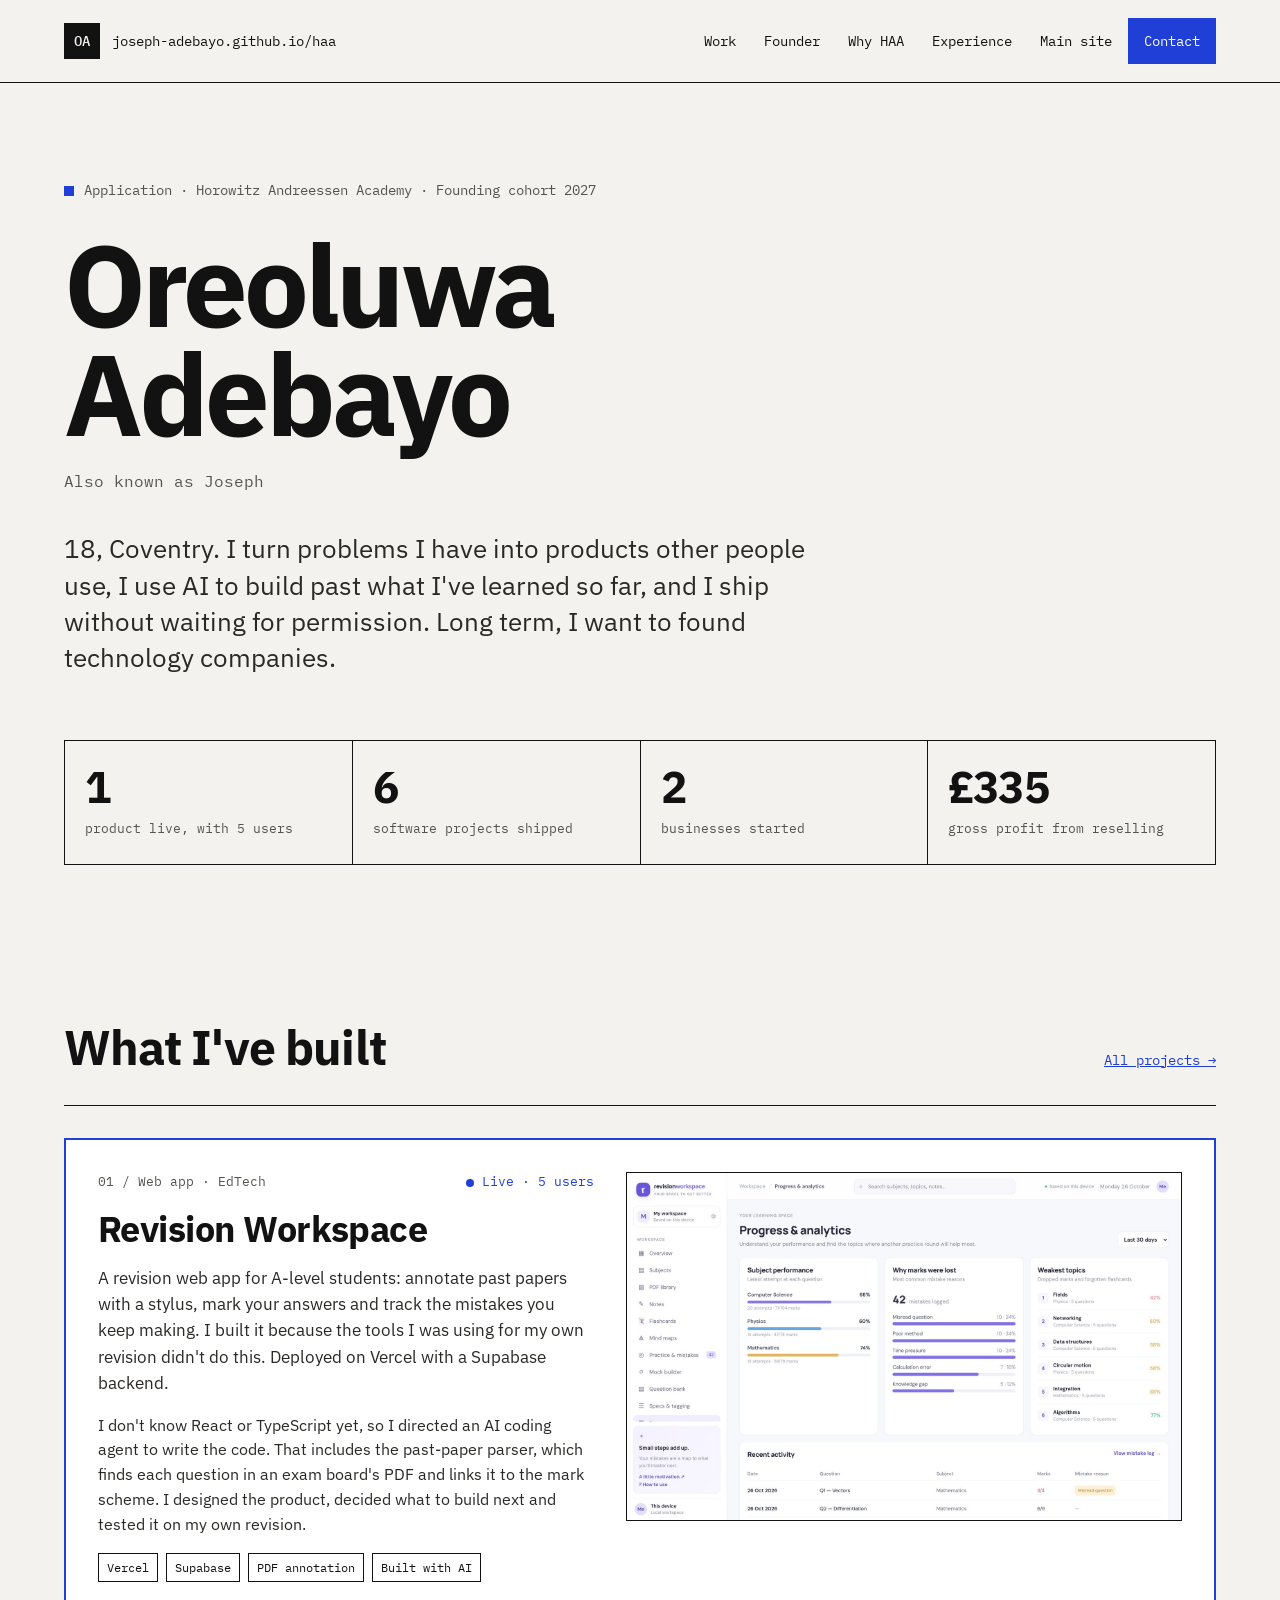
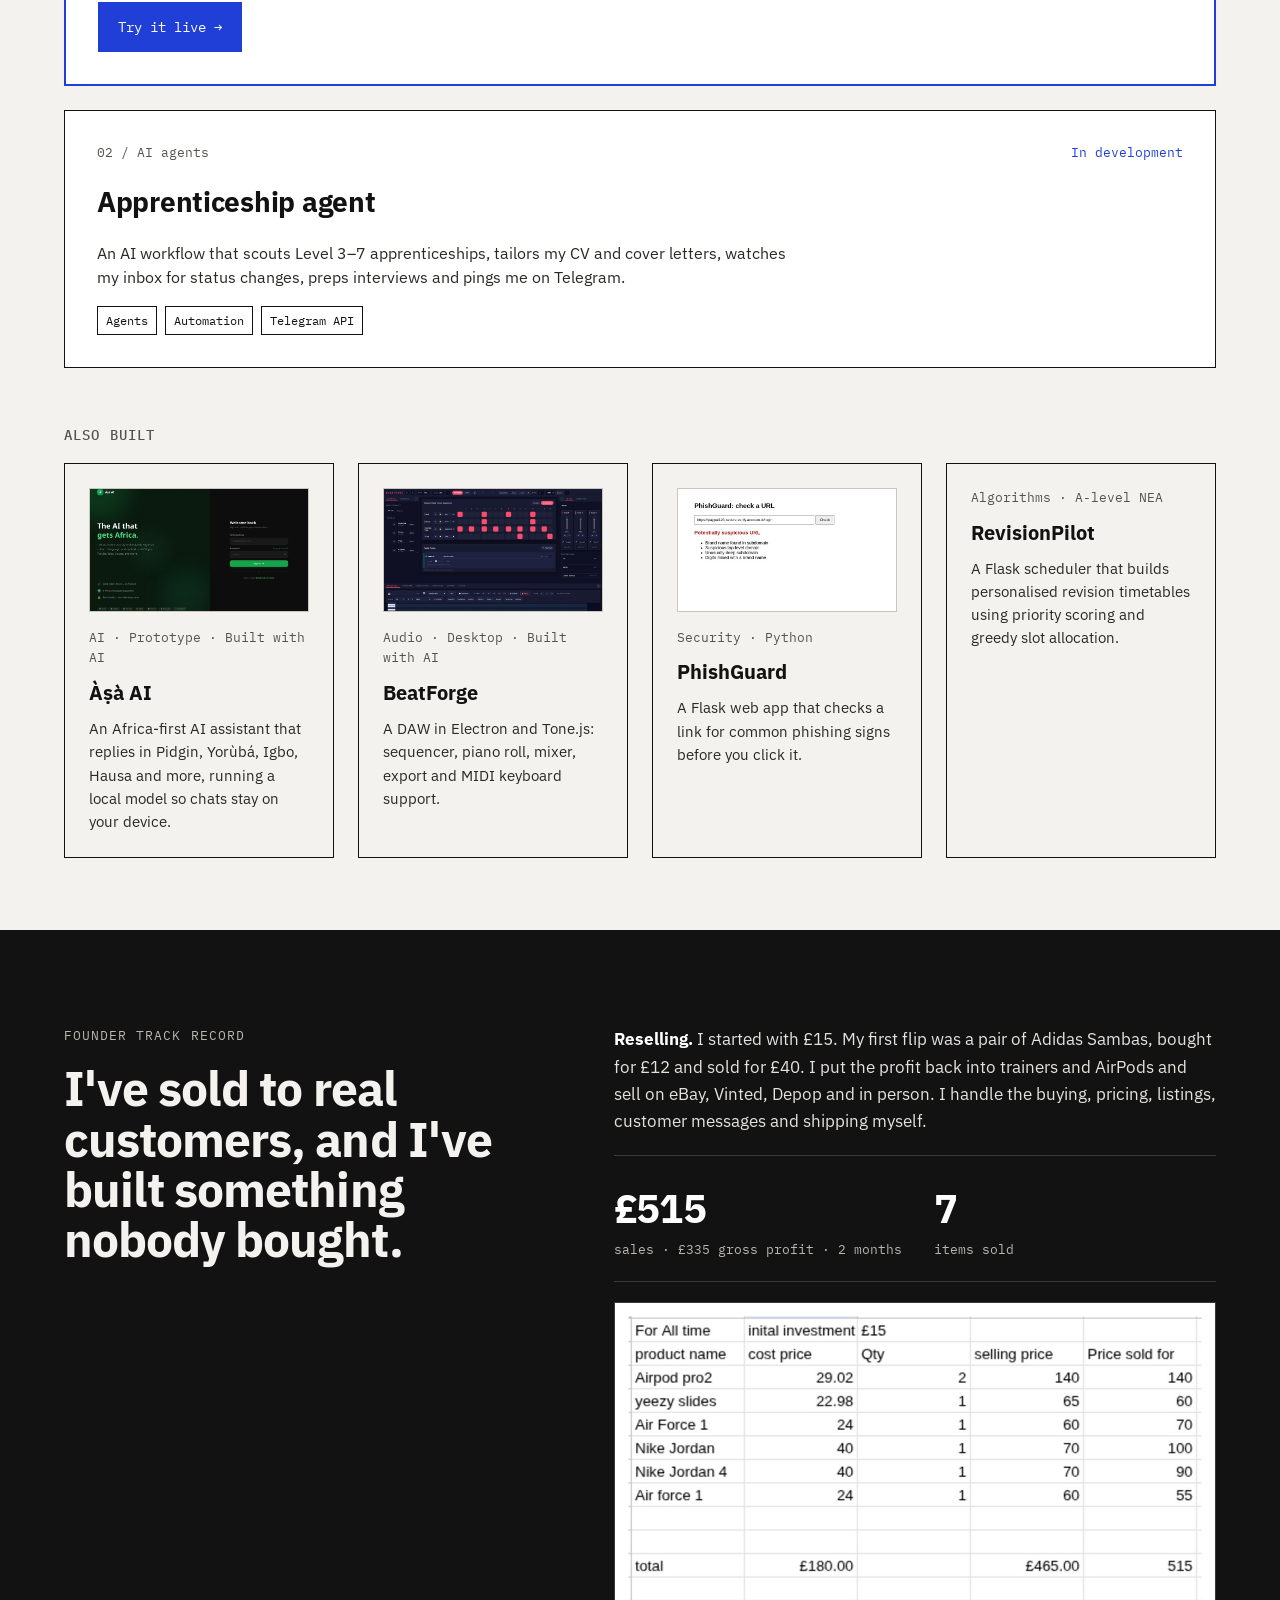
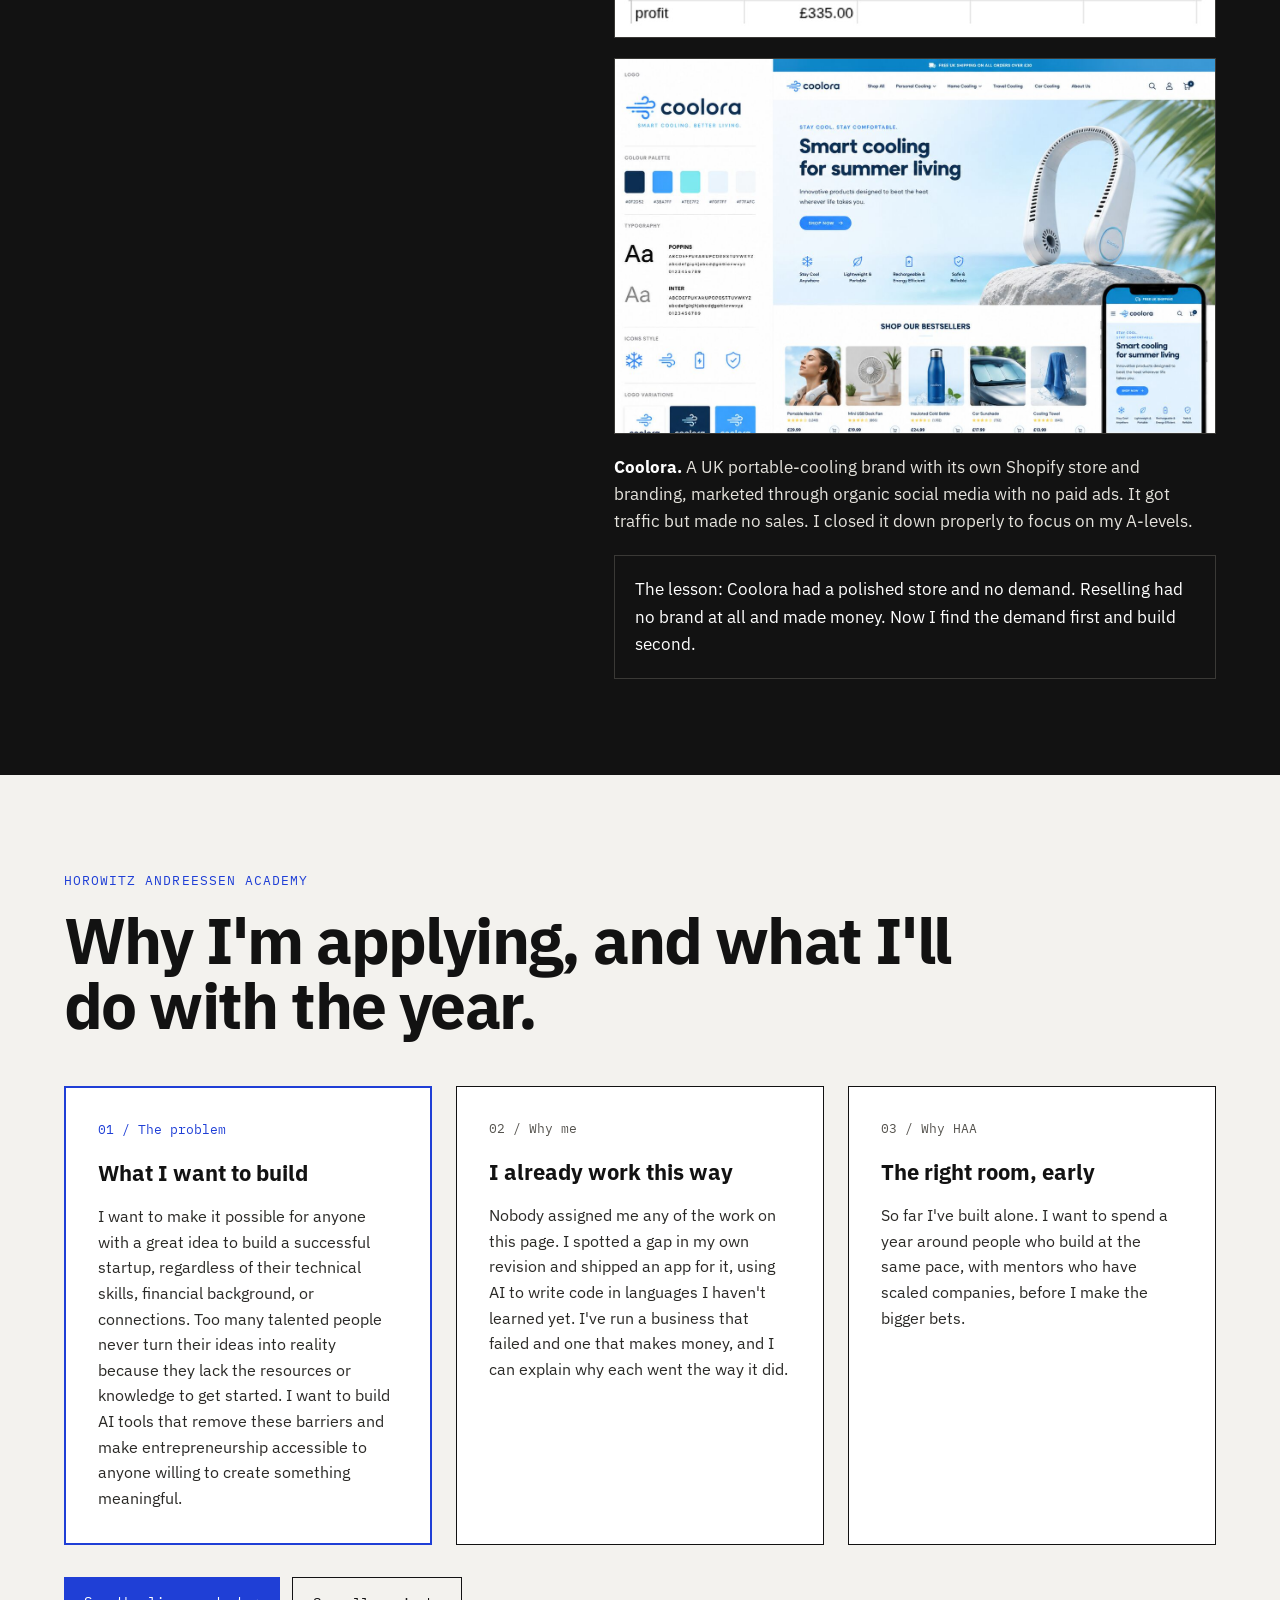
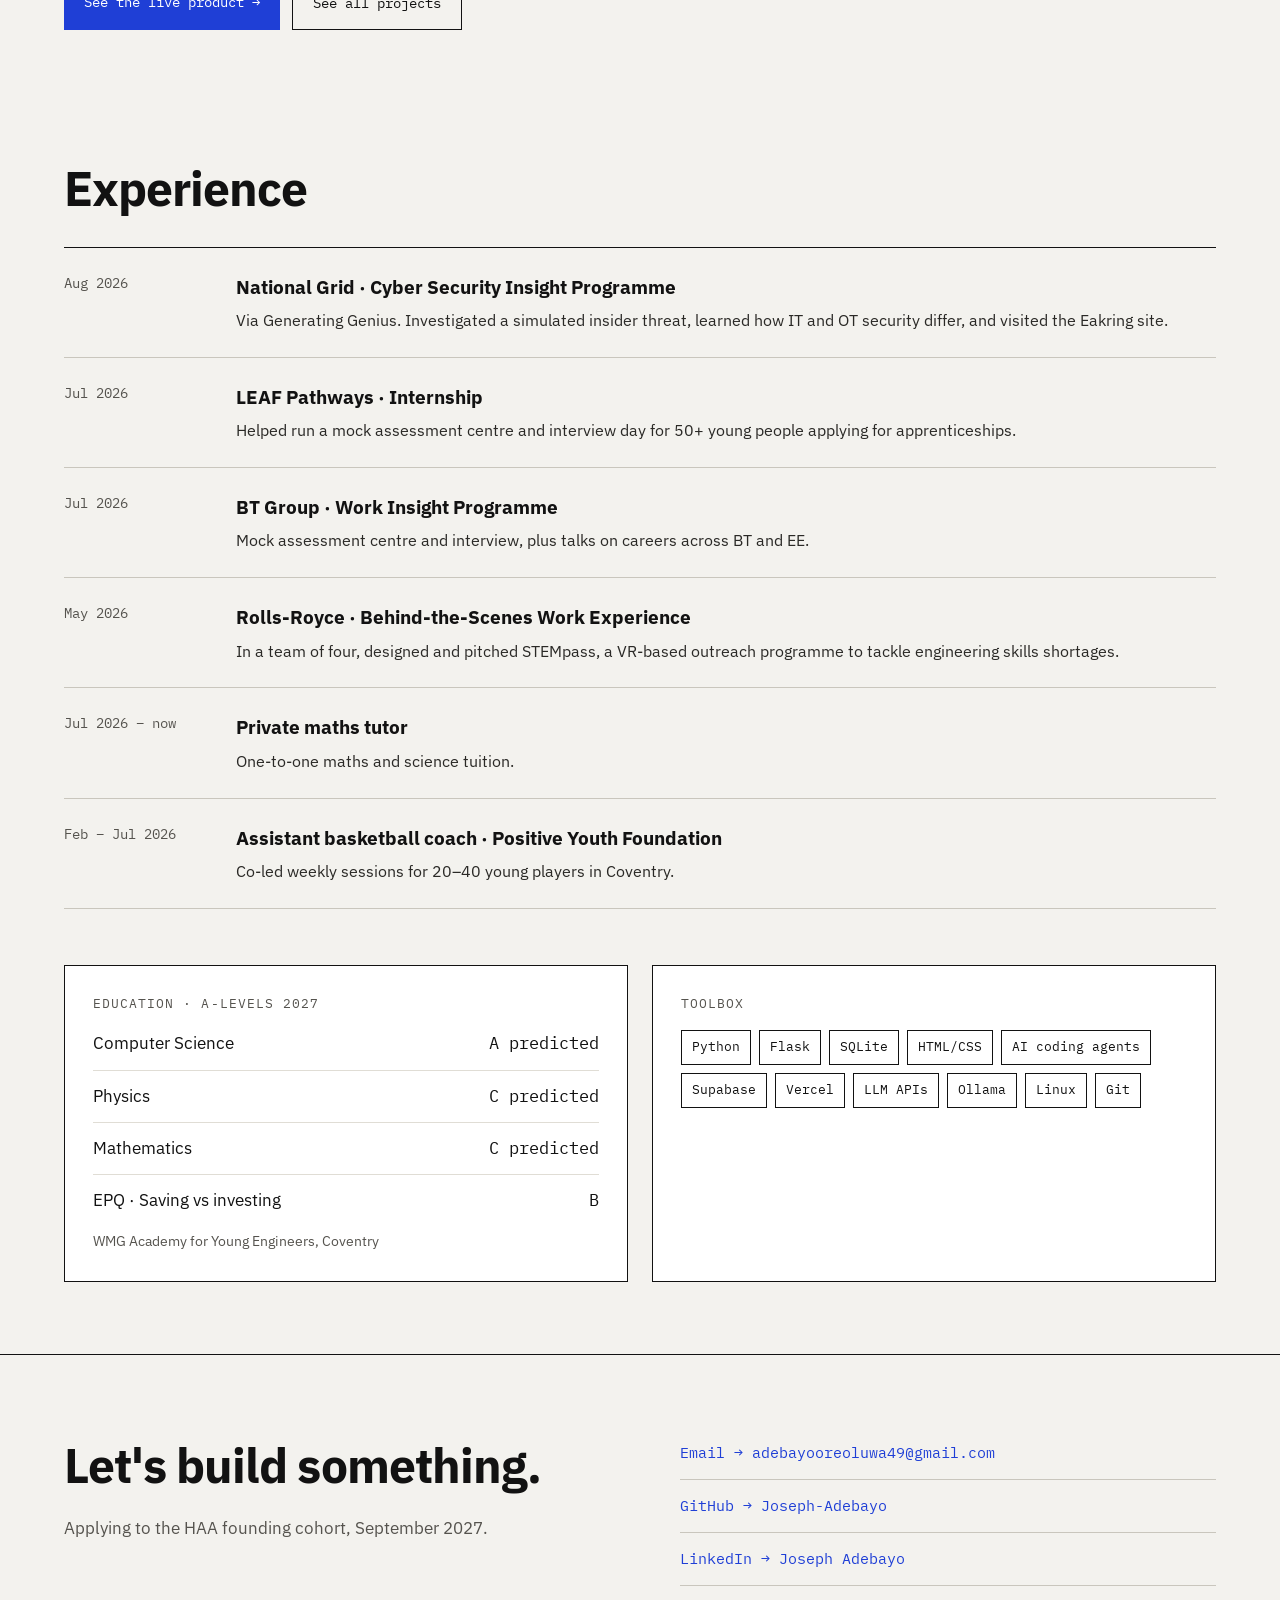
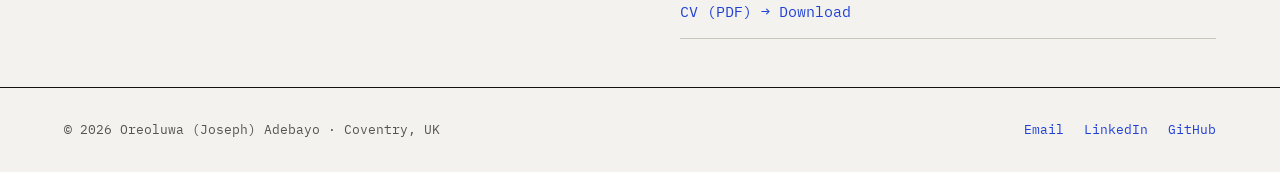
==== haa/index.html @ 65163ecc "Redesign site, add new projects, reselling and HAA page" ====
<!DOCTYPE html>
<html lang="en">
<head>
    <meta charset="UTF-8">
    <meta name="viewport" content="width=device-width, initial-scale=1.0">
    <title>Oreoluwa (Joseph) Adebayo — HAA Portfolio</title>
    <meta name="description" content="Oreoluwa (Joseph) Adebayo: application portfolio for the Horowitz Andreessen Academy founding cohort, 2027.">
    <meta property="og:title" content="Oreoluwa (Joseph) Adebayo — HAA Portfolio">
    <meta property="og:description" content="Oreoluwa (Joseph) Adebayo: application portfolio for the Horowitz Andreessen Academy founding cohort, 2027.">
    <link rel="icon" href="../favicon.svg" type="image/svg+xml">
    <link rel="preconnect" href="https://fonts.googleapis.com">
    <link rel="preconnect" href="https://fonts.gstatic.com" crossorigin>
    <link href="https://fonts.googleapis.com/css2?family=IBM+Plex+Mono:wght@400;500&family=IBM+Plex+Sans:wght@400;500;600;700&display=swap" rel="stylesheet">
    <link rel="stylesheet" href="../styles.css">
    <style>mark{background:#FFE58A;color:#121212;padding:0 4px}</style>
</head>
<body>
<header class="site-header">
    <div class="site-header-inner">
        <a href="../index.html" class="brand"><span class="brand-mark">OA</span>joseph-adebayo.github.io/haa</a>
        <button class="nav-toggle" aria-label="Open menu" aria-expanded="false">☰</button>
        <nav aria-label="Main">
            <ul class="navbar">
                <li><a href="#work">Work</a></li>
                <li><a href="#founder">Founder</a></li>
                <li><a href="#haa">Why HAA</a></li>
                <li><a href="#experience">Experience</a></li>
                <li><a href="../index.html">Main site</a></li>
                <li><a href="#contact" class="nav-cta">Contact</a></li>
            </ul>
        </nav>
    </div>
</header>

<main>

<section style="max-width: 1200px; margin: 0 auto; padding: 96px 24px 72px">
<p style="margin: 0 0 28px; font-family: var(--mono); font-size: 14px; color: #55534E; display: flex; align-items: center; gap: 10px"><span style="width: 10px; height: 10px; background: #1F3FD6; display: inline-block; flex-shrink: 0"></span>Application · Horowitz Andreessen Academy · Founding cohort 2027</p>
<h1 style="margin: 0; font-size: clamp(3rem, 9vw, 7.5rem); line-height: 0.95; letter-spacing: -0.035em; font-weight: 700">Oreoluwa<br>Adebayo</h1>
<p style="margin: 20px 0 0; font-family: var(--mono); font-size: 16px; color: #55534E">Also known as Joseph</p>
<p style="margin: 36px 0 0; max-width: 760px; font-size: clamp(1.25rem, 2.2vw, 1.625rem); line-height: 1.4; color: #2A2926">18, Coventry. I turn problems I have into products other people use, I use AI to build past what I've learned so far, and I ship without waiting for permission. Long term, I want to found technology companies.</p>
<div style="margin-top: 64px; display: grid; grid-template-columns: repeat(auto-fit, minmax(200px, 1fr)); border-top: 1px solid #121212; border-left: 1px solid #121212">
<div style="padding: 24px 20px; border-right: 1px solid #121212; border-bottom: 1px solid #121212">
<div style="font-size: 44px; font-weight: 700; letter-spacing: -0.02em; line-height: 1">1</div>
<div style="margin-top: 10px; font-family: var(--mono); font-size: 13px; color: #55534E">product live, with 5 users</div>
</div>
<div style="padding: 24px 20px; border-right: 1px solid #121212; border-bottom: 1px solid #121212">
<div style="font-size: 44px; font-weight: 700; letter-spacing: -0.02em; line-height: 1">6</div>
<div style="margin-top: 10px; font-family: var(--mono); font-size: 13px; color: #55534E">software projects shipped</div>
</div>
<div style="padding: 24px 20px; border-right: 1px solid #121212; border-bottom: 1px solid #121212">
<div style="font-size: 44px; font-weight: 700; letter-spacing: -0.02em; line-height: 1">2</div>
<div style="margin-top: 10px; font-family: var(--mono); font-size: 13px; color: #55534E">businesses started</div>
</div>
<div style="padding: 24px 20px; border-right: 1px solid #121212; border-bottom: 1px solid #121212">
<div style="font-size: 44px; font-weight: 700; letter-spacing: -0.02em; line-height: 1">£335</div>
<div style="margin-top: 10px; font-family: var(--mono); font-size: 13px; color: #55534E">gross profit from reselling</div>
</div>
</div>
</section>

<section id="work" style="max-width: 1200px; margin: 0 auto; padding: 72px 24px">
<div style="display: flex; flex-wrap: wrap; align-items: baseline; justify-content: space-between; gap: 16px; border-bottom: 1px solid #121212; padding-bottom: 20px">
<h2 style="margin: 0; font-size: clamp(2rem, 4vw, 3rem); letter-spacing: -0.02em">What I've built</h2>
<a href="../project.html" style="font-family: var(--mono); font-size: 14px; padding: 12px 0">All projects →</a>
</div>
<div style="display: flex; flex-direction: column; gap: 24px; margin-top: 32px">

<article style="background: #FFFFFF; border: 2px solid #1F3FD6; padding: 32px; display: flex; flex-wrap: wrap; gap: 32px">
<div style="flex: 1 1 360px; display: flex; flex-direction: column; gap: 16px">
<div style="display: flex; justify-content: space-between; gap: 12px; font-family: var(--mono); font-size: 13px; color: #55534E"><span>01 / Web app · EdTech</span><span style="color: #1F3FD6; display: flex; align-items: center; gap: 8px"><span style="width: 8px; height: 8px; background: #1F3FD6; border-radius: 50%; display: inline-block"></span>Live · 5 users</span></div>
<h3 style="margin: 0; font-size: 36px; letter-spacing: -0.015em; line-height: 1.1">Revision Workspace</h3>
<p style="margin: 0; font-size: 17px; line-height: 1.55; color: #2A2926">A revision web app for A-level students: annotate past papers with a stylus, mark your answers and track the mistakes you keep making. I built it because the tools I was using for my own revision didn't do this. Deployed on Vercel with a Supabase backend.</p>
<p style="margin: 0; font-size: 16px; line-height: 1.55; color: #2A2926">I don't know React or TypeScript yet, so I directed an AI coding agent to write the code. That includes the past-paper parser, which finds each question in an exam board's PDF and links it to the mark scheme. I designed the product, decided what to build next and tested it on my own revision.</p>
<div style="display: flex; flex-wrap: wrap; gap: 8px; font-family: var(--mono); font-size: 12px"><span style="border: 1px solid #121212; padding: 4px 8px">Vercel</span><span style="border: 1px solid #121212; padding: 4px 8px">Supabase</span><span style="border: 1px solid #121212; padding: 4px 8px">PDF annotation</span><span style="border: 1px solid #121212; padding: 4px 8px">Built with AI</span></div>
<div style="display: flex; flex-wrap: wrap; gap: 12px; margin-top: 4px">
<a href="https://revision-workspace.vercel.app" target="_blank" rel="noopener" style="background: #1F3FD6; color: #FFFFFF; text-decoration: none; padding: 14px 20px; font-family: var(--mono); font-size: 14px">Try it live →</a>
</div>
</div>
<div style="flex: 1 1 420px; display: flex; flex-direction: column; gap: 12px">
<img src="../images/revision-workspace-progress.jpg" alt="Revision Workspace progress page: subject scores, why marks were lost and weakest topics" style="width: 100%; border: 1px solid #121212; display: block">
</div>
</article>

<article style="background: #FFFFFF; border: 1px solid #121212; padding: 32px; display: flex; flex-wrap: wrap; gap: 32px">
<div style="flex: 1 1 360px; display: flex; flex-direction: column; gap: 16px">
<div style="display: flex; justify-content: space-between; gap: 12px; font-family: var(--mono); font-size: 13px; color: #55534E"><span>02 / AI agents</span><span style="color: #1F3FD6">In development</span></div>
<h3 style="margin: 0; font-size: 28px; letter-spacing: -0.01em">Apprenticeship agent</h3>
<p style="margin: 0; font-size: 16px; line-height: 1.55; color: #2A2926; max-width: 70ch">An AI workflow that scouts Level 3–7 apprenticeships, tailors my CV and cover letters, watches my inbox for status changes, preps interviews and pings me on Telegram.</p>
<div style="display: flex; flex-wrap: wrap; gap: 8px; font-family: var(--mono); font-size: 12px"><span style="border: 1px solid #121212; padding: 4px 8px">Agents</span><span style="border: 1px solid #121212; padding: 4px 8px">Automation</span><span style="border: 1px solid #121212; padding: 4px 8px">Telegram API</span></div>
</div>
</article>

</div>

<h3 style="margin: 56px 0 0; font-family: var(--mono); font-size: 14px; font-weight: 500; color: #55534E; text-transform: uppercase; letter-spacing: 0.08em">Also built</h3>
<div style="margin-top: 16px; display: grid; grid-template-columns: repeat(auto-fit, minmax(240px, 1fr)); gap: 24px">
<div style="border: 1px solid #121212; padding: 24px; display: flex; flex-direction: column; gap: 8px">
<img src="../images/asa-ai-login.jpg" alt="Àṣà AI sign-in screen" style="width: 100%; aspect-ratio: 16 / 9; object-fit: cover; object-position: left center; border: 1px solid #C9C6BD; margin-bottom: 8px">
<div style="font-family: var(--mono); font-size: 13px; color: #55534E">AI · Prototype · Built with AI</div>
<h4 style="margin: 0; font-size: 20px">Àṣà AI</h4>
<p style="margin: 0; font-size: 15px; line-height: 1.55; color: #2A2926">An Africa-first AI assistant that replies in Pidgin, Yorùbá, Igbo, Hausa and more, running a local model so chats stay on your device.</p>
</div>
<div style="border: 1px solid #121212; padding: 24px; display: flex; flex-direction: column; gap: 8px">
<img src="../images/beatforge.jpg" alt="BeatForge drum sequencer and mixer" style="width: 100%; aspect-ratio: 16 / 9; object-fit: cover; object-position: left top; border: 1px solid #C9C6BD; margin-bottom: 8px">
<div style="font-family: var(--mono); font-size: 13px; color: #55534E">Audio · Desktop · Built with AI</div>
<h4 style="margin: 0; font-size: 20px">BeatForge</h4>
<p style="margin: 0; font-size: 15px; line-height: 1.55; color: #2A2926">A DAW in Electron and Tone.js: sequencer, piano roll, mixer, export and MIDI keyboard support.</p>
</div>
<div style="border: 1px solid #121212; padding: 24px; display: flex; flex-direction: column; gap: 8px">
<img src="../images/phishguard-suspicious.jpg" alt="PhishGuard flagging a suspicious URL" style="width: 100%; aspect-ratio: 16 / 9; object-fit: contain; object-position: left top; background: #FFFFFF; border: 1px solid #C9C6BD; margin-bottom: 8px">
<div style="font-family: var(--mono); font-size: 13px; color: #55534E">Security · Python</div>
<h4 style="margin: 0; font-size: 20px">PhishGuard</h4>
<p style="margin: 0; font-size: 15px; line-height: 1.55; color: #2A2926">A Flask web app that checks a link for common phishing signs before you click it.</p>
</div>
<div style="border: 1px solid #121212; padding: 24px; display: flex; flex-direction: column; gap: 8px">
<div style="font-family: var(--mono); font-size: 13px; color: #55534E">Algorithms · A-level NEA</div>
<h4 style="margin: 0; font-size: 20px">RevisionPilot</h4>
<p style="margin: 0; font-size: 15px; line-height: 1.55; color: #2A2926">A Flask scheduler that builds personalised revision timetables using priority scoring and greedy slot allocation.</p>
</div>
</div>
</section>

<section id="founder" style="background: #121212; color: #F3F2EE">
<div style="max-width: 1200px; margin: 0 auto; padding: 96px 24px; display: flex; flex-wrap: wrap; gap: 48px">
<div style="flex: 1 1 320px">
<p style="margin: 0 0 16px; font-family: var(--mono); font-size: 13px; color: #B8B6AF; text-transform: uppercase; letter-spacing: 0.08em">Founder track record</p>
<h2 style="margin: 0; font-size: clamp(2rem, 4vw, 3rem); letter-spacing: -0.02em; line-height: 1.05">I've sold to real customers, and I've built something nobody bought.</h2>
</div>
<div style="flex: 1 1 420px; display: flex; flex-direction: column; gap: 20px; font-size: 17px; line-height: 1.6; color: #E4E2DC">
<p style="margin: 0"><strong style="color: #FFFFFF">Reselling.</strong> I started with £15. My first flip was a pair of Adidas Sambas, bought for £12 and sold for £40. I put the profit back into trainers and AirPods and sell on eBay, Vinted, Depop and in person. I handle the buying, pricing, listings, customer messages and shipping myself.</p>
<div style="display: flex; flex-wrap: wrap; gap: 32px; padding: 20px 0; border-top: 1px solid #3A3936; border-bottom: 1px solid #3A3936">
<div><div style="font-size: 40px; font-weight: 700; color: #FFFFFF; letter-spacing: -0.02em">£515</div><div style="font-family: var(--mono); font-size: 13px; color: #B8B6AF">sales · £335 gross profit · 2 months</div></div>
<div><div style="font-size: 40px; font-weight: 700; color: #FFFFFF; letter-spacing: -0.02em">7</div><div style="font-family: var(--mono); font-size: 13px; color: #B8B6AF">items sold</div></div>
</div>
<img src="../images/reselling-sheet.jpg" alt="My reselling spreadsheet: cost price, quantity, selling price and price sold for each item, with totals and profit" style="width: 100%; border: 1px solid #3A3936; display: block">
<img src="../images/coolora-storefront.jpg" alt="Coolora Shopify storefront" style="width: 100%; aspect-ratio: 16 / 10; object-fit: cover; object-position: top; border: 1px solid #3A3936; display: block">
<p style="margin: 0"><strong style="color: #FFFFFF">Coolora.</strong> A UK portable-cooling brand with its own Shopify store and branding, marketed through organic social media with no paid ads. It got traffic but made no sales. I closed it down properly to focus on my A-levels.</p>
<p style="margin: 0; padding: 20px; border: 1px solid #3A3936; color: #FFFFFF">The lesson: Coolora had a polished store and no demand. Reselling had no brand at all and made money. Now I find the demand first and build second.</p>
</div>
</div>
</section>

<section id="haa" style="max-width: 1200px; margin: 0 auto; padding: 96px 24px">
<p style="margin: 0 0 16px; font-family: var(--mono); font-size: 13px; color: #1F3FD6; text-transform: uppercase; letter-spacing: 0.08em">Horowitz Andreessen Academy</p>
<h2 style="margin: 0; font-size: clamp(2.25rem, 5vw, 4rem); letter-spacing: -0.025em; line-height: 1.02; max-width: 900px">Why I'm applying, and what I'll do with the year.</h2>
<div style="margin-top: 48px; display: grid; grid-template-columns: repeat(auto-fit, minmax(300px, 1fr)); gap: 24px">
<div style="background: #FFFFFF; border: 2px solid #1F3FD6; padding: 32px; display: flex; flex-direction: column; gap: 14px">
<div style="font-family: var(--mono); font-size: 13px; color: #1F3FD6">01 / The problem</div>
<h3 style="margin: 0; font-size: 22px">What I want to build</h3>
<p style="margin: 0; font-size: 16px; line-height: 1.6; color: #2A2926">I want to make it possible for anyone with a great idea to build a successful startup, regardless of their technical skills, financial background, or connections. Too many talented people never turn their ideas into reality because they lack the resources or knowledge to get started. I want to build AI tools that remove these barriers and make entrepreneurship accessible to anyone willing to create something meaningful.</p>
</div>
<div style="background: #FFFFFF; border: 1px solid #121212; padding: 32px; display: flex; flex-direction: column; gap: 14px">
<div style="font-family: var(--mono); font-size: 13px; color: #55534E">02 / Why me</div>
<h3 style="margin: 0; font-size: 22px">I already work this way</h3>
<p style="margin: 0; font-size: 16px; line-height: 1.6; color: #2A2926">Nobody assigned me any of the work on this page. I spotted a gap in my own revision and shipped an app for it, using AI to write code in languages I haven't learned yet. I've run a business that failed and one that makes money, and I can explain why each went the way it did.</p>
</div>
<div style="background: #FFFFFF; border: 1px solid #121212; padding: 32px; display: flex; flex-direction: column; gap: 14px">
<div style="font-family: var(--mono); font-size: 13px; color: #55534E">03 / Why HAA</div>
<h3 style="margin: 0; font-size: 22px">The right room, early</h3>
<p style="margin: 0; font-size: 16px; line-height: 1.6; color: #2A2926">So far I've built alone. I want to spend a year around people who build at the same pace, with mentors who have scaled companies, before I make the bigger bets.</p>
</div>
</div>
<div style="margin-top: 32px; display: flex; flex-wrap: wrap; gap: 12px">
<a href="https://revision-workspace.vercel.app" target="_blank" rel="noopener" style="background: #1F3FD6; color: #FFFFFF; text-decoration: none; padding: 14px 20px; font-family: var(--mono); font-size: 14px">See the live product →</a>
<a href="../project.html" style="border: 1px solid #121212; color: #121212; text-decoration: none; padding: 14px 20px; font-family: var(--mono); font-size: 14px">See all projects</a>
</div>
</section>

<section id="experience" style="max-width: 1200px; margin: 0 auto; padding: 24px 24px 72px">
<h2 style="margin: 0; font-size: clamp(2rem, 4vw, 3rem); letter-spacing: -0.02em; border-bottom: 1px solid #121212; padding-bottom: 20px">Experience</h2>
<div style="display: flex; flex-direction: column">
<div style="display: flex; flex-wrap: wrap; gap: 8px 32px; padding: 24px 0; border-bottom: 1px solid #C9C6BD">
<div style="flex: 0 0 140px; font-family: var(--mono); font-size: 14px; color: #55534E">Aug 2026</div>
<div style="flex: 1 1 360px"><h3 style="margin: 0; font-size: 19px">National Grid · Cyber Security Insight Programme</h3><p style="margin: 6px 0 0; font-size: 16px; line-height: 1.55; color: #2A2926">Via Generating Genius. Investigated a simulated insider threat, learned how IT and OT security differ, and visited the Eakring site.</p></div>
</div>
<div style="display: flex; flex-wrap: wrap; gap: 8px 32px; padding: 24px 0; border-bottom: 1px solid #C9C6BD">
<div style="flex: 0 0 140px; font-family: var(--mono); font-size: 14px; color: #55534E">Jul 2026</div>
<div style="flex: 1 1 360px"><h3 style="margin: 0; font-size: 19px">LEAF Pathways · Internship</h3><p style="margin: 6px 0 0; font-size: 16px; line-height: 1.55; color: #2A2926">Helped run a mock assessment centre and interview day for 50+ young people applying for apprenticeships.</p></div>
</div>
<div style="display: flex; flex-wrap: wrap; gap: 8px 32px; padding: 24px 0; border-bottom: 1px solid #C9C6BD">
<div style="flex: 0 0 140px; font-family: var(--mono); font-size: 14px; color: #55534E">Jul 2026</div>
<div style="flex: 1 1 360px"><h3 style="margin: 0; font-size: 19px">BT Group · Work Insight Programme</h3><p style="margin: 6px 0 0; font-size: 16px; line-height: 1.55; color: #2A2926">Mock assessment centre and interview, plus talks on careers across BT and EE.</p></div>
</div>
<div style="display: flex; flex-wrap: wrap; gap: 8px 32px; padding: 24px 0; border-bottom: 1px solid #C9C6BD">
<div style="flex: 0 0 140px; font-family: var(--mono); font-size: 14px; color: #55534E">May 2026</div>
<div style="flex: 1 1 360px"><h3 style="margin: 0; font-size: 19px">Rolls-Royce · Behind-the-Scenes Work Experience</h3><p style="margin: 6px 0 0; font-size: 16px; line-height: 1.55; color: #2A2926">In a team of four, designed and pitched STEMpass, a VR-based outreach programme to tackle engineering skills shortages.</p></div>
</div>
<div style="display: flex; flex-wrap: wrap; gap: 8px 32px; padding: 24px 0; border-bottom: 1px solid #C9C6BD">
<div style="flex: 0 0 140px; font-family: var(--mono); font-size: 14px; color: #55534E">Jul 2026 – now</div>
<div style="flex: 1 1 360px"><h3 style="margin: 0; font-size: 19px">Private maths tutor</h3><p style="margin: 6px 0 0; font-size: 16px; line-height: 1.55; color: #2A2926">One-to-one maths and science tuition.</p></div>
</div>
<div style="display: flex; flex-wrap: wrap; gap: 8px 32px; padding: 24px 0; border-bottom: 1px solid #C9C6BD">
<div style="flex: 0 0 140px; font-family: var(--mono); font-size: 14px; color: #55534E">Feb – Jul 2026</div>
<div style="flex: 1 1 360px"><h3 style="margin: 0; font-size: 19px">Assistant basketball coach · Positive Youth Foundation</h3><p style="margin: 6px 0 0; font-size: 16px; line-height: 1.55; color: #2A2926">Co-led weekly sessions for 20–40 young players in Coventry.</p></div>
</div>
</div>

<div style="margin-top: 56px; display: grid; grid-template-columns: repeat(auto-fit, minmax(300px, 1fr)); gap: 24px">
<div style="border: 1px solid #121212; padding: 28px; background: #FFFFFF">
<p style="margin: 0 0 16px; font-family: var(--mono); font-size: 13px; color: #55534E; text-transform: uppercase; letter-spacing: 0.08em">Education · A-levels 2027</p>
<div style="display: flex; flex-direction: column; gap: 12px; font-size: 17px">
<div style="display: flex; justify-content: space-between; gap: 12px; border-bottom: 1px solid #E0DDD5; padding-bottom: 12px"><span>Computer Science</span><span style="font-family: var(--mono)">A predicted</span></div>
<div style="display: flex; justify-content: space-between; gap: 12px; border-bottom: 1px solid #E0DDD5; padding-bottom: 12px"><span>Physics</span><span style="font-family: var(--mono)">C predicted</span></div>
<div style="display: flex; justify-content: space-between; gap: 12px; border-bottom: 1px solid #E0DDD5; padding-bottom: 12px"><span>Mathematics</span><span style="font-family: var(--mono)">C predicted</span></div>
<div style="display: flex; justify-content: space-between; gap: 12px"><span>EPQ · Saving vs investing</span><span style="font-family: var(--mono)">B</span></div>
</div>
<p style="margin: 16px 0 0; font-size: 14px; color: #55534E">WMG Academy for Young Engineers, Coventry</p>
</div>
<div style="border: 1px solid #121212; padding: 28px; background: #FFFFFF">
<p style="margin: 0 0 16px; font-family: var(--mono); font-size: 13px; color: #55534E; text-transform: uppercase; letter-spacing: 0.08em">Toolbox</p>
<div style="display: flex; flex-wrap: wrap; gap: 8px; font-family: var(--mono); font-size: 13px"><span style="border: 1px solid #121212; padding: 6px 10px">Python</span><span style="border: 1px solid #121212; padding: 6px 10px">Flask</span><span style="border: 1px solid #121212; padding: 6px 10px">SQLite</span><span style="border: 1px solid #121212; padding: 6px 10px">HTML/CSS</span><span style="border: 1px solid #121212; padding: 6px 10px">AI coding agents</span><span style="border: 1px solid #121212; padding: 6px 10px">Supabase</span><span style="border: 1px solid #121212; padding: 6px 10px">Vercel</span><span style="border: 1px solid #121212; padding: 6px 10px">LLM APIs</span><span style="border: 1px solid #121212; padding: 6px 10px">Ollama</span><span style="border: 1px solid #121212; padding: 6px 10px">Linux</span><span style="border: 1px solid #121212; padding: 6px 10px">Git</span></div>
</div>
</div>
</section>

<section id="contact" style="border-top: 1px solid #121212">
<div style="max-width: 1200px; margin: 0 auto; padding: 72px 24px 48px; display: flex; flex-wrap: wrap; justify-content: space-between; gap: 40px">
<div style="flex: 1 1 360px">
<h2 style="margin: 0; font-size: clamp(2rem, 4vw, 3rem); letter-spacing: -0.02em">Let's build something.</h2>
<p style="margin: 12px 0 0; font-size: 17px; color: #55534E">Applying to the HAA founding cohort, September 2027.</p>
</div>
<div style="flex: 1 1 320px; display: flex; flex-direction: column; font-family: var(--mono); font-size: 15px">
<a href="mailto:adebayooreoluwa49@gmail.com" style="padding: 14px 0; border-bottom: 1px solid #C9C6BD; text-decoration: none; overflow-wrap: anywhere">Email → adebayooreoluwa49@gmail.com</a>
<a href="https://github.com/Joseph-Adebayo" target="_blank" rel="noopener noreferrer" style="padding: 14px 0; border-bottom: 1px solid #C9C6BD; text-decoration: none">GitHub → Joseph-Adebayo</a>
<a href="https://www.linkedin.com/in/joseph-adebayo-4623263ab" target="_blank" rel="noopener noreferrer" style="padding: 14px 0; border-bottom: 1px solid #C9C6BD; text-decoration: none">LinkedIn → Joseph Adebayo</a>
<a href="../Joseph_Adebayo_CV.pdf" target="_blank" rel="noopener" style="padding: 14px 0; border-bottom: 1px solid #C9C6BD; text-decoration: none">CV (PDF) → Download</a>
</div>
</div>
</section>

</main>

<footer class="site-footer">
    <div class="site-footer-inner">
        <span>© 2026 Oreoluwa (Joseph) Adebayo · Coventry, UK</span>
        <nav aria-label="Elsewhere">
            <a href="mailto:adebayooreoluwa49@gmail.com">Email</a>
            <a href="https://www.linkedin.com/in/joseph-adebayo-4623263ab" target="_blank" rel="noopener noreferrer">LinkedIn</a>
            <a href="https://github.com/Joseph-Adebayo" target="_blank" rel="noopener noreferrer">GitHub</a>
        </nav>
    </div>
</footer>

<script src="../nav.js"></script>
</body>
</html>
---- styles.css ----
:root {
    --bg: #F3F2EE;
    --surface: #FFFFFF;
    --ink: #121212;
    --text: #2A2926;
    --muted: #55534E;
    --rule: #C9C6BD;
    --rule-soft: #E0DDD5;
    --placeholder: #E6E4DD;
    --accent: #1F3FD6;
    --accent-dark: #0E2290;
    --sans: 'IBM Plex Sans', system-ui, sans-serif;
    --mono: 'IBM Plex Mono', ui-monospace, monospace;
}

* {
    margin: 0;
    padding: 0;
    box-sizing: border-box;
}

html {
    scroll-behavior: smooth;
}

body {
    background: var(--bg);
    color: var(--ink);
    font-family: var(--sans);
    line-height: 1.6;
}

img {
    max-width: 100%;
}

a {
    color: var(--accent);
}

a:hover {
    color: var(--accent-dark);
}

/* Header */

.site-header {
    border-bottom: 1px solid var(--ink);
}

.site-header-inner {
    max-width: 1200px;
    margin: 0 auto;
    padding: 18px 24px;
    display: flex;
    flex-wrap: wrap;
    align-items: center;
    justify-content: space-between;
    gap: 16px;
}

.brand {
    display: flex;
    align-items: center;
    gap: 12px;
    color: var(--ink);
    text-decoration: none;
    font-family: var(--mono);
    font-size: 14px;
}

.brand:hover {
    color: var(--ink);
}

.brand-mark {
    width: 36px;
    height: 36px;
    background: var(--ink);
    color: var(--bg);
    display: flex;
    align-items: center;
    justify-content: center;
    font-weight: 500;
}

.nav-toggle {
    display: none;
    background: none;
    border: 1px solid var(--ink);
    color: var(--ink);
    font-size: 1.2rem;
    line-height: 1;
    padding: 8px 12px;
    cursor: pointer;
}

.navbar {
    list-style: none;
    display: flex;
    flex-wrap: wrap;
    gap: 4px;
    font-family: var(--mono);
    font-size: 14px;
}

.navbar li a {
    display: block;
    color: var(--ink);
    text-decoration: none;
    padding: 12px;
}

.navbar li a:hover,
.navbar li a.active {
    color: var(--accent);
}

.navbar li a.active {
    text-decoration: underline;
    text-underline-offset: 6px;
}

.navbar li a.nav-cta {
    color: #FFFFFF;
    background: var(--accent);
    padding: 12px 16px;
}

.navbar li a.nav-cta:hover {
    background: var(--accent-dark);
    color: #FFFFFF;
}

/* Page content */

h1.page-title {
    max-width: 1200px;
    margin: 0 auto;
    padding: 72px 24px 20px;
    font-size: clamp(2.5rem, 6vw, 4.5rem);
    line-height: 1;
    letter-spacing: -0.03em;
}

.container {
    max-width: 1200px;
    margin: 0 auto;
    padding: 24px 24px 72px;
}

.container p {
    margin-bottom: 1rem;
    color: var(--text);
}

.container h2 {
    font-size: clamp(1.5rem, 3vw, 2rem);
    letter-spacing: -0.015em;
    line-height: 1.15;
    border-bottom: 1px solid var(--ink);
    padding-bottom: 12px;
    margin: 2.5rem 0 1.25rem;
}

.card-grid {
    display: grid;
    grid-template-columns: repeat(auto-fit, minmax(260px, 1fr));
    gap: 24px;
}

.card {
    background: var(--surface);
    border: 1px solid var(--ink);
    padding: 24px;
    display: flex;
    flex-direction: column;
}

.card-img {
    width: 100%;
    aspect-ratio: 16 / 9;
    background: var(--placeholder);
    margin-bottom: 1rem;
    overflow: hidden;
}

.card-img img {
    width: 100%;
    height: 100%;
    object-fit: cover;
}

.card b {
    font-size: 1.15rem;
    margin-bottom: 0.5rem;
    display: block;
}

.card p {
    flex-grow: 1;
}

.btn {
    display: inline-block;
    align-self: flex-start;
    background: var(--accent);
    color: #FFFFFF;
    text-decoration: none;
    padding: 12px 18px;
    font-family: var(--mono);
    font-size: 14px;
    border: none;
    cursor: pointer;
}

.btn:hover {
    background: var(--accent-dark);
    color: #FFFFFF;
}

.plain-text {
    max-width: 760px;
}

.plain-text p {
    font-size: 1.075rem;
    line-height: 1.7;
}

.plain-text b {
    color: var(--ink);
}

.note {
    background: var(--surface);
    border: 2px solid var(--accent);
    padding: 16px 20px;
    font-size: 0.95rem;
    color: var(--text);
    margin-bottom: 1.5rem;
}

.intro-row {
    display: flex;
    align-items: center;
    gap: 32px;
    margin-bottom: 2rem;
    flex-wrap: wrap;
}

.intro-row .note {
    flex: 1;
    min-width: 200px;
}

.profile-photo {
    width: 200px;
    height: 200px;
    object-fit: cover;
    border: 1px solid var(--ink);
    flex-shrink: 0;
}

/* Experience and project entries */

.experience-entry {
    background: var(--surface);
    border: 1px solid var(--ink);
    padding: 32px;
    margin-bottom: 24px;
}

.experience-entry b {
    font-size: 1.6rem;
    letter-spacing: -0.01em;
    display: block;
    margin-bottom: 0.25rem;
}

.experience-entry i {
    font-style: normal;
    font-family: var(--mono);
    font-size: 13px;
    color: var(--muted);
    display: block;
    margin-bottom: 1.25rem;
}

.experience-entry p {
    max-width: 75ch;
}

.experience-entry p i {
    display: inline;
    font-family: var(--sans);
    font-size: inherit;
    font-weight: 600;
    color: var(--ink);
    margin-bottom: 0;
}

.skills-tag {
    display: flex;
    flex-wrap: wrap;
    gap: 8px;
    margin-top: 1.5rem;
}

.tag {
    border: 1px solid var(--ink);
    padding: 4px 8px;
    font-family: var(--mono);
    font-size: 12px;
}

.entry-img {
    width: 100%;
    max-height: 420px;
    object-fit: cover;
    object-position: top;
    border: 1px solid var(--rule);
    margin: 0 0 1.5rem;
}

.entry-gallery {
    display: grid;
    grid-template-columns: repeat(auto-fit, minmax(200px, 1fr));
    gap: 12px;
    margin: 0.5rem 0 1.5rem;
}

.entry-gallery img {
    width: 100%;
    aspect-ratio: 4 / 3;
    object-fit: cover;
    border: 1px solid var(--rule);
}

/* Blog posts */

.post {
    max-width: 800px;
}

.post h1 {
    font-size: clamp(2.25rem, 5vw, 3.5rem);
    line-height: 1.05;
    letter-spacing: -0.03em;
    margin: 48px 0 12px;
}

.post-meta {
    font-family: var(--mono);
    font-size: 13px;
    color: var(--muted);
    margin-bottom: 2rem;
}

.container .post-meta {
    color: var(--muted);
}

.post p {
    max-width: 70ch;
    font-size: 1.075rem;
    line-height: 1.7;
}

.post figure {
    margin: 2rem 0;
}

.post figure img {
    width: 100%;
    max-height: 520px;
    object-fit: contain;
    background: var(--surface);
    border: 1px solid var(--ink);
}

.post figcaption {
    font-family: var(--mono);
    color: var(--muted);
    font-size: 13px;
    margin-top: 0.5rem;
}

.back-link {
    font-family: var(--mono);
    font-size: 14px;
    text-decoration: none;
}

.back-link:hover {
    text-decoration: underline;
}

.post pre {
    background: var(--ink);
    color: var(--bg);
    padding: 20px;
    overflow-x: auto;
    margin-bottom: 1.25rem;
    font-size: 14px;
}

.post code {
    font-family: var(--mono);
    font-size: 0.9em;
    background: var(--placeholder);
    padding: 1px 5px;
}

.post pre code {
    background: none;
    padding: 0;
    color: inherit;
}

.post-list {
    margin: 0 0 1.25rem 1.5rem;
    color: var(--text);
}

.post-list li {
    margin-bottom: 0.35rem;
}

/* Footer */

.site-footer {
    border-top: 1px solid var(--ink);
}

.site-footer-inner {
    max-width: 1200px;
    margin: 0 auto;
    padding: 32px 24px;
    display: flex;
    flex-wrap: wrap;
    justify-content: space-between;
    gap: 16px;
    font-family: var(--mono);
    font-size: 13px;
    color: var(--muted);
}

.site-footer-inner nav {
    display: flex;
    flex-wrap: wrap;
    gap: 20px;
}

.site-footer a {
    text-decoration: none;
}

.site-footer a:hover {
    text-decoration: underline;
}

@media screen and (max-width: 760px) {
    .nav-toggle {
        display: block;
    }
    .site-header nav {
        width: 100%;
    }
    .navbar {
        display: none;
        flex-direction: column;
        gap: 0;
        border-top: 1px solid var(--rule);
    }
    .navbar.open {
        display: flex;
    }
    .navbar li a {
        padding: 14px 4px;
        border-bottom: 1px solid var(--rule);
    }
    .navbar li a.nav-cta {
        margin-top: 12px;
        text-align: center;
    }
    .site-header-inner {
        padding: 14px 16px;
    }
    h1.page-title {
        padding: 48px 16px 16px;
    }
    .container {
        padding: 16px 16px 56px;
    }
    .experience-entry,
    .card {
        padding: 20px;
    }
    .card-grid {
        grid-template-columns: 1fr;
    }
    .intro-row {
        justify-content: center;
    }
    .profile-photo {
        width: 160px;
        height: 160px;
    }
    .site-footer-inner {
        padding: 24px 16px;
    }
}
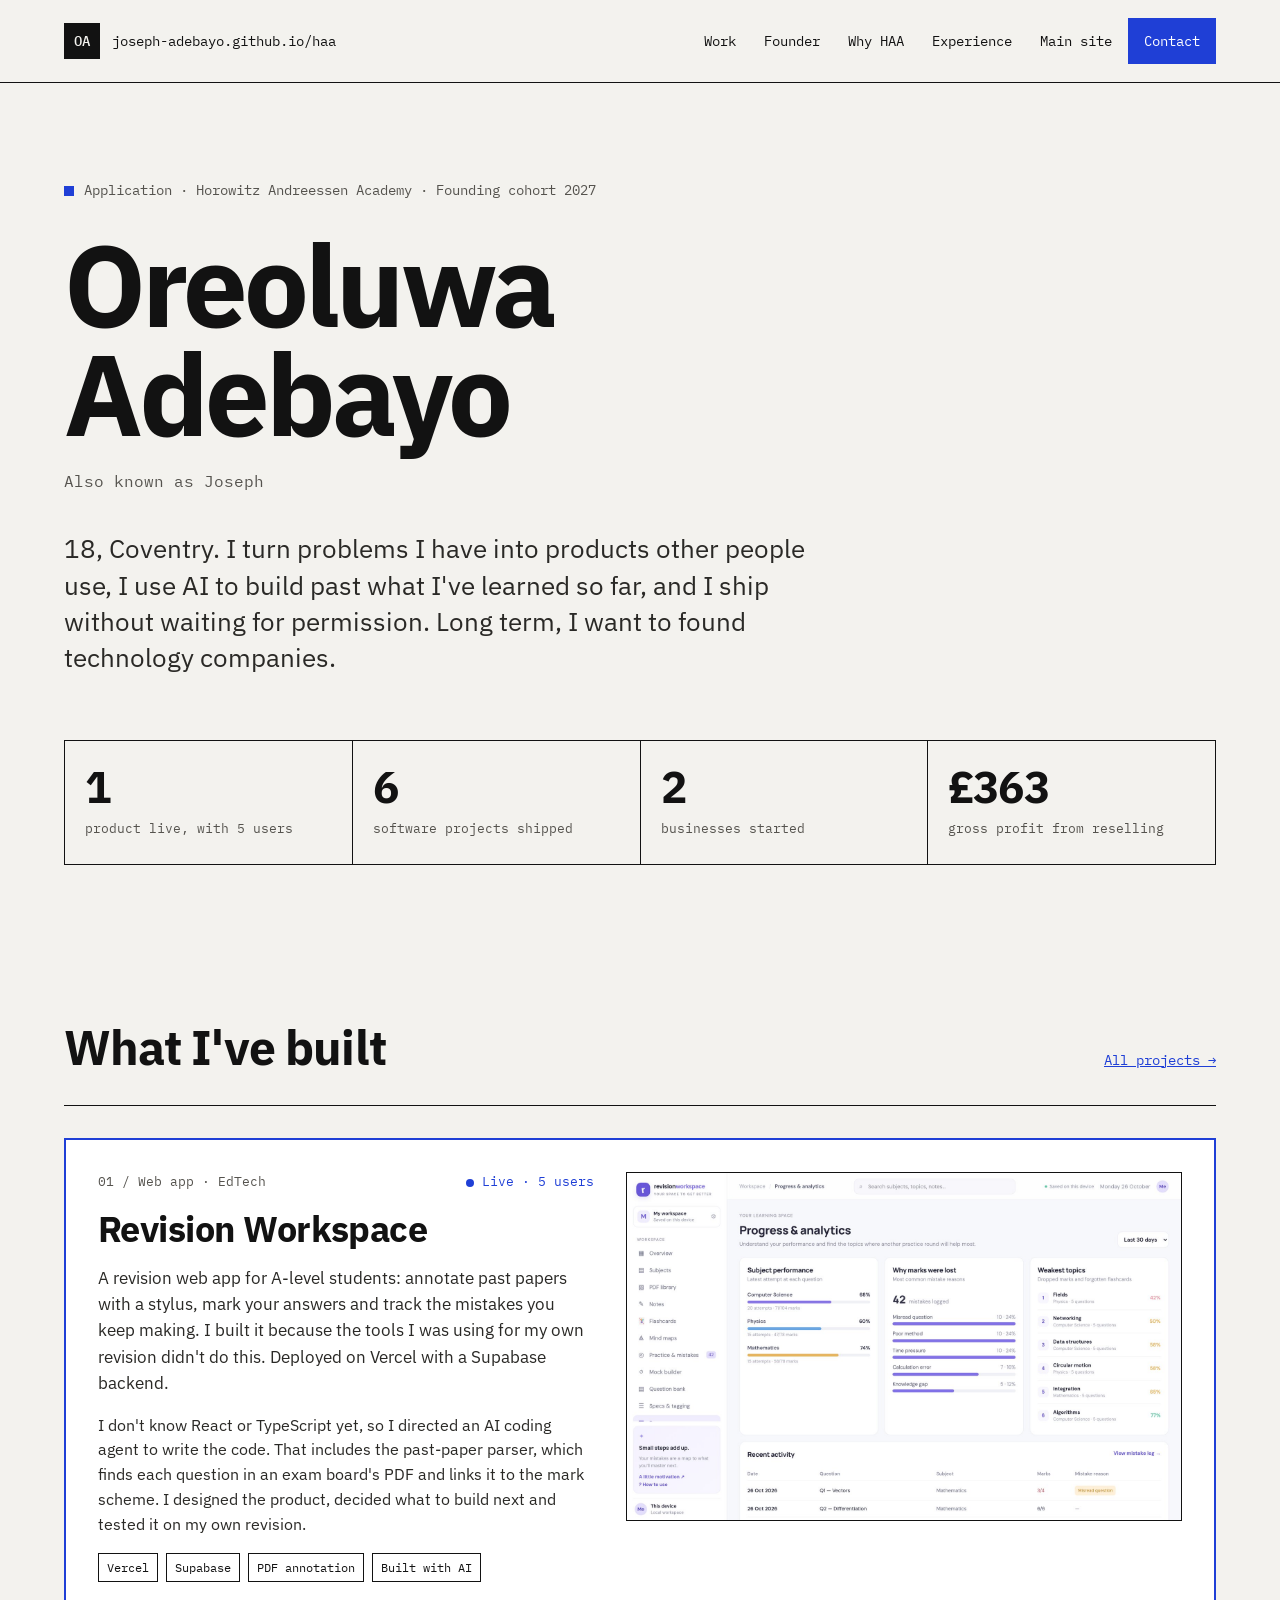
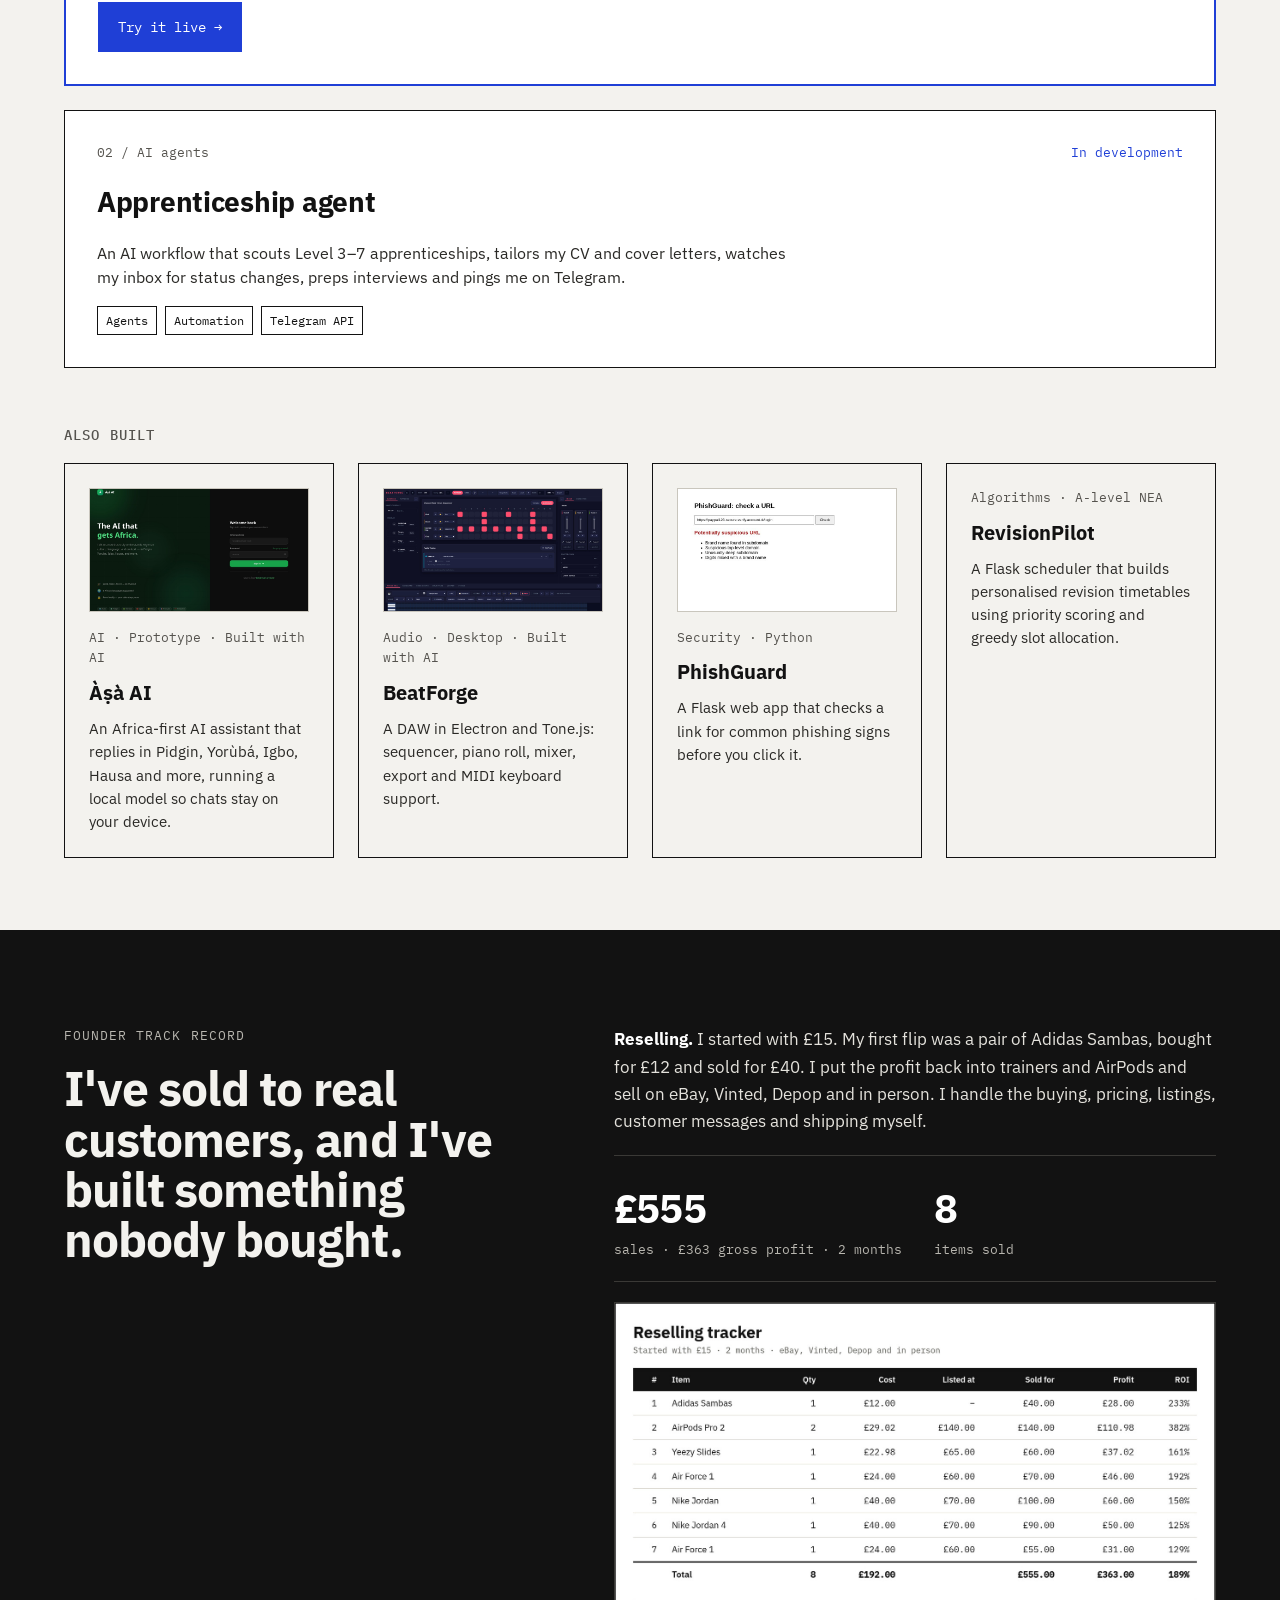
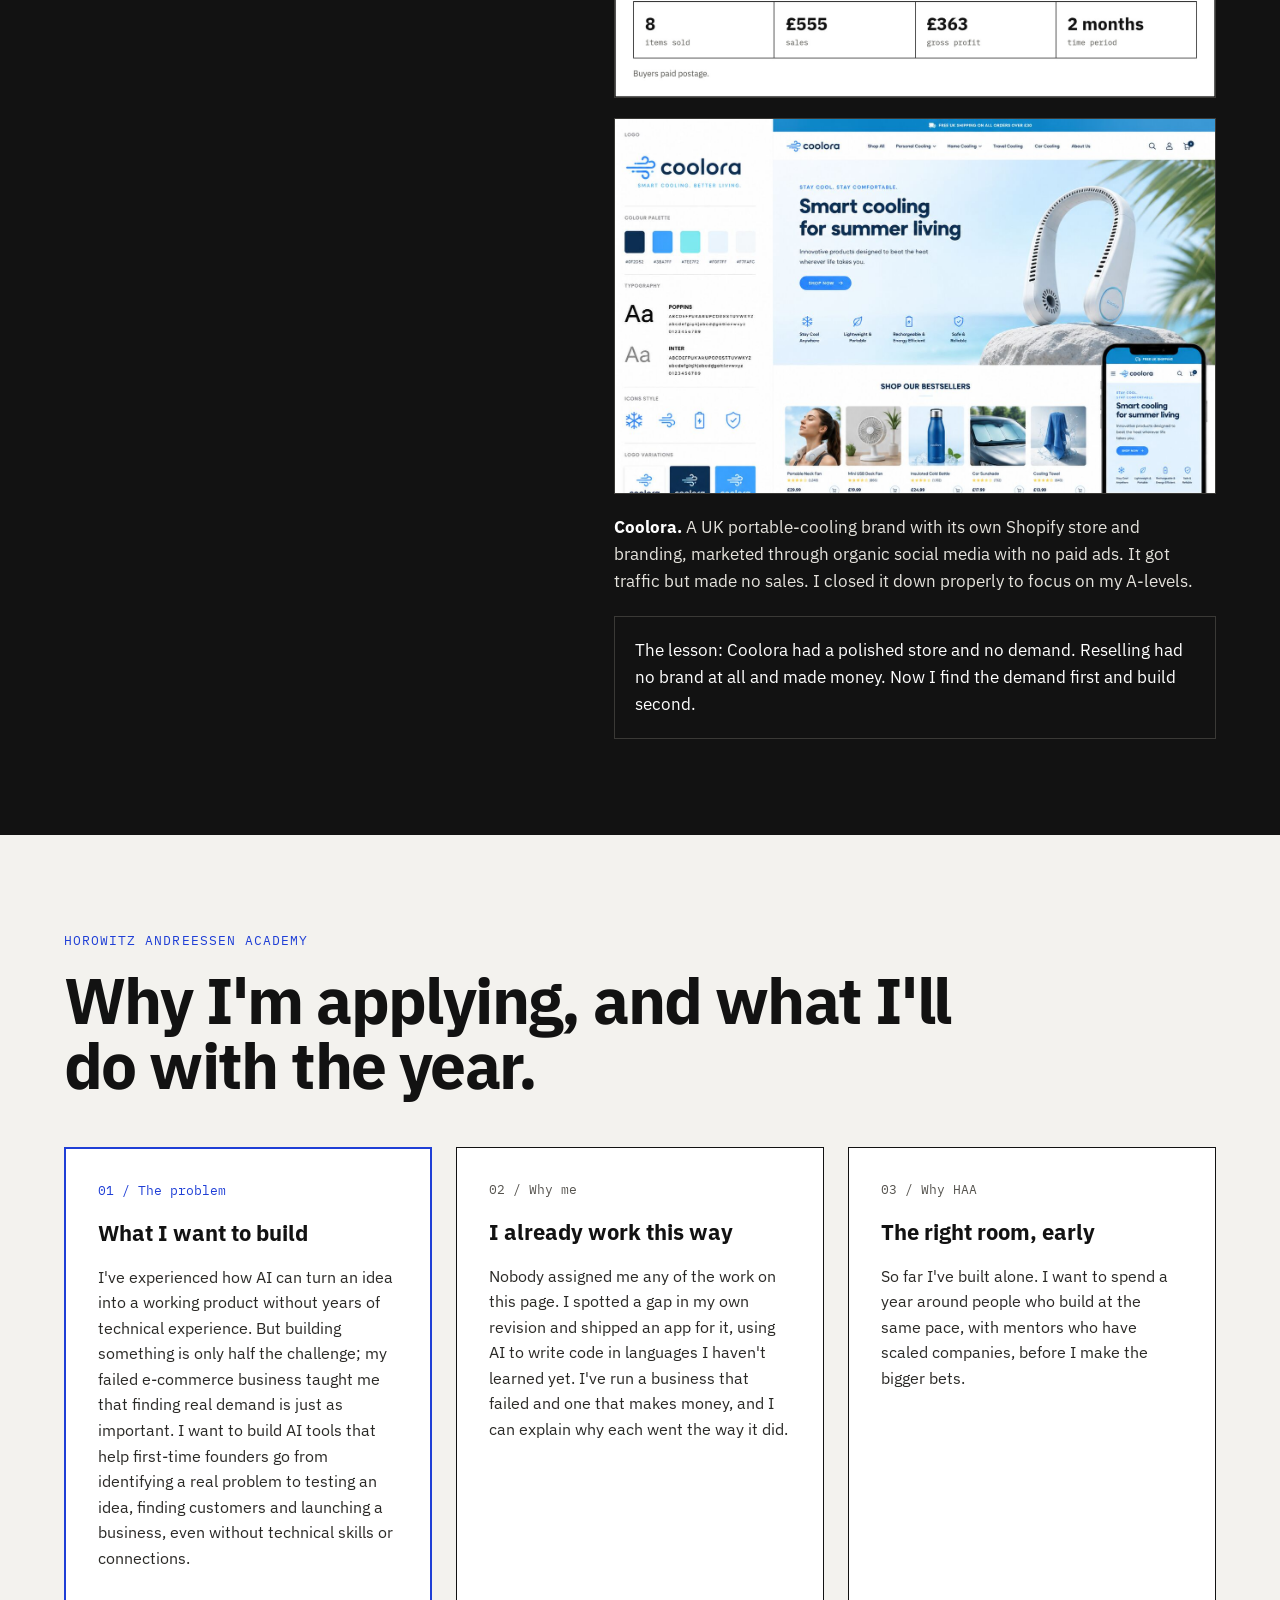
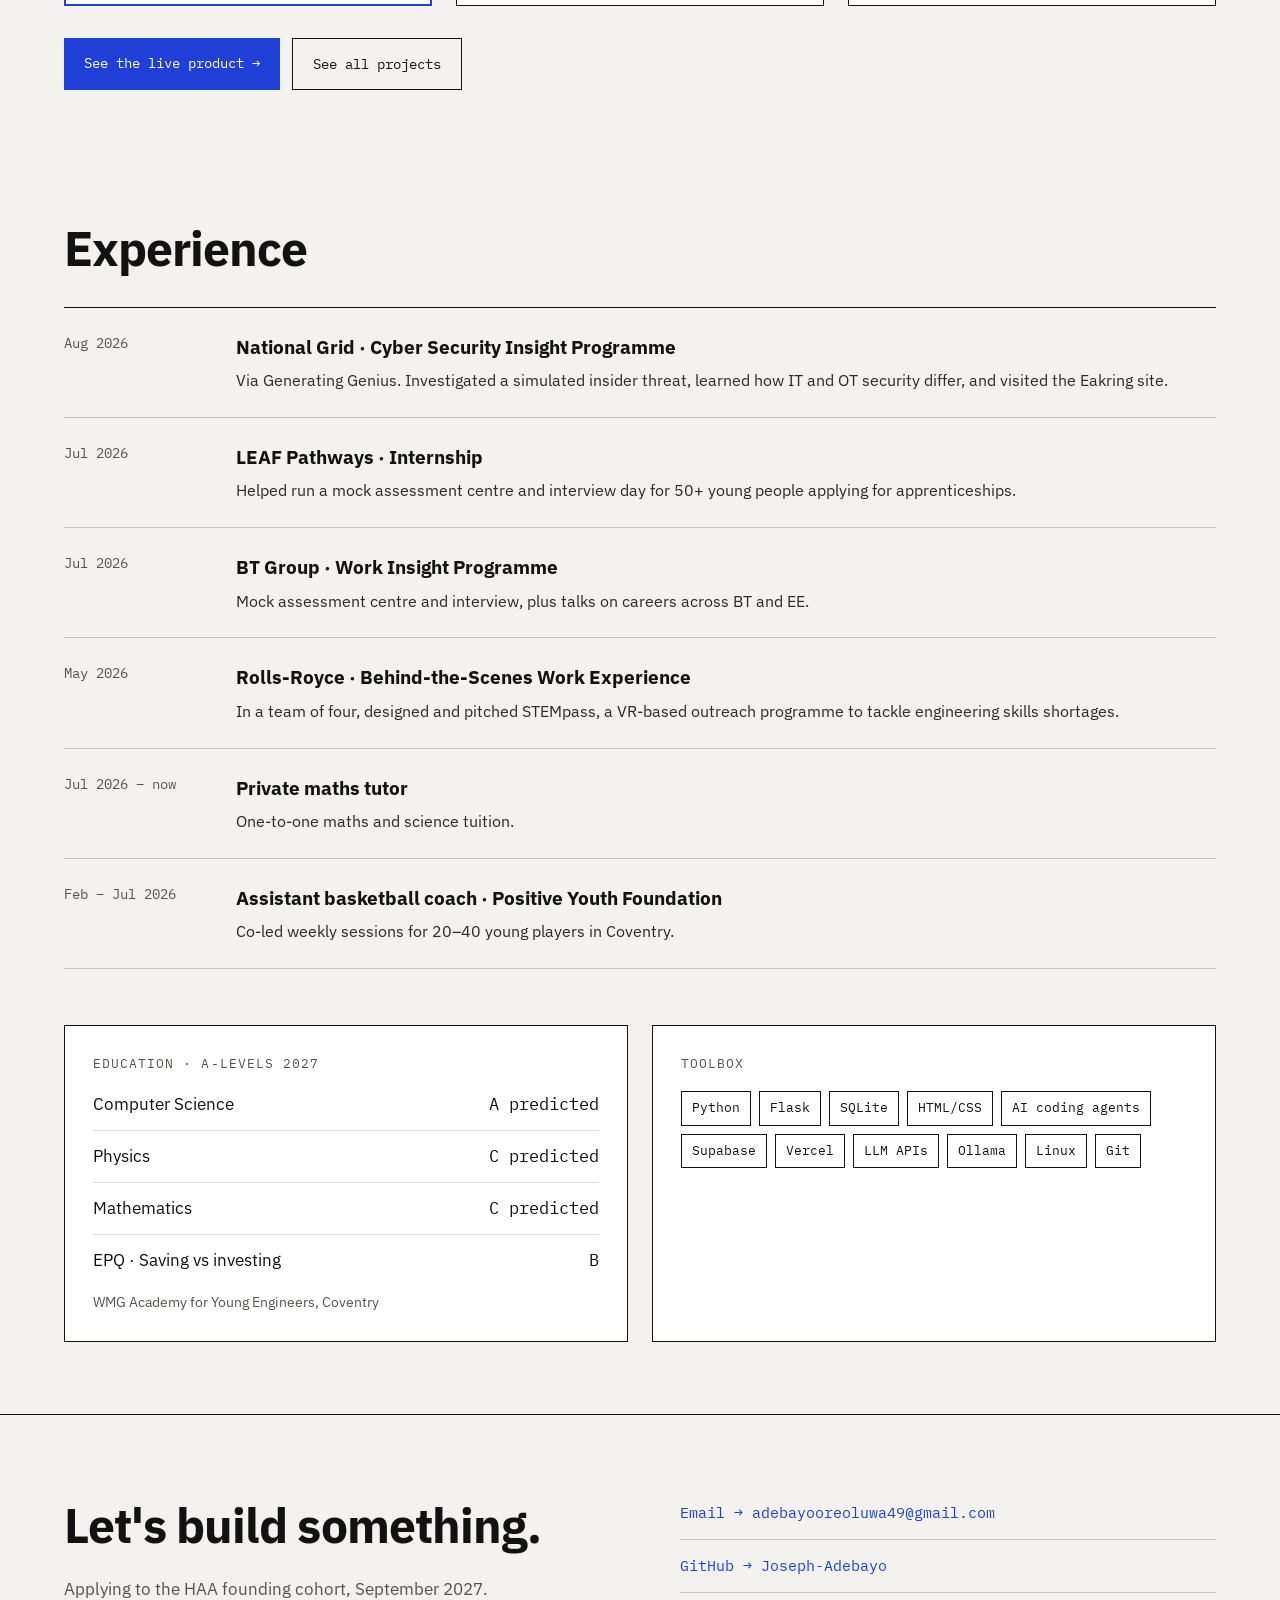
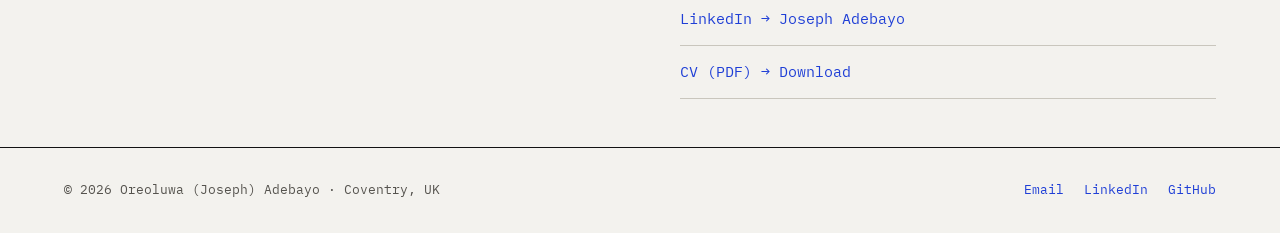
==== commit 63179334: "Update reselling figures and HAA text" ====
--- a/haa/index.html
+++ b/haa/index.html
@@ -53,7 +53,7 @@
 <div style="margin-top: 10px; font-family: var(--mono); font-size: 13px; color: #55534E">businesses started</div>
 </div>
 <div style="padding: 24px 20px; border-right: 1px solid #121212; border-bottom: 1px solid #121212">
-<div style="font-size: 44px; font-weight: 700; letter-spacing: -0.02em; line-height: 1">£335</div>
+<div style="font-size: 44px; font-weight: 700; letter-spacing: -0.02em; line-height: 1">£363</div>
 <div style="margin-top: 10px; font-family: var(--mono); font-size: 13px; color: #55534E">gross profit from reselling</div>
 </div>
 </div>
@@ -130,8 +130,8 @@
 <div style="flex: 1 1 420px; display: flex; flex-direction: column; gap: 20px; font-size: 17px; line-height: 1.6; color: #E4E2DC">
 <p style="margin: 0"><strong style="color: #FFFFFF">Reselling.</strong> I started with £15. My first flip was a pair of Adidas Sambas, bought for £12 and sold for £40. I put the profit back into trainers and AirPods and sell on eBay, Vinted, Depop and in person. I handle the buying, pricing, listings, customer messages and shipping myself.</p>
 <div style="display: flex; flex-wrap: wrap; gap: 32px; padding: 20px 0; border-top: 1px solid #3A3936; border-bottom: 1px solid #3A3936">
-<div><div style="font-size: 40px; font-weight: 700; color: #FFFFFF; letter-spacing: -0.02em">£515</div><div style="font-family: var(--mono); font-size: 13px; color: #B8B6AF">sales · £335 gross profit · 2 months</div></div>
-<div><div style="font-size: 40px; font-weight: 700; color: #FFFFFF; letter-spacing: -0.02em">7</div><div style="font-family: var(--mono); font-size: 13px; color: #B8B6AF">items sold</div></div>
+<div><div style="font-size: 40px; font-weight: 700; color: #FFFFFF; letter-spacing: -0.02em">£555</div><div style="font-family: var(--mono); font-size: 13px; color: #B8B6AF">sales · £363 gross profit · 2 months</div></div>
+<div><div style="font-size: 40px; font-weight: 700; color: #FFFFFF; letter-spacing: -0.02em">8</div><div style="font-family: var(--mono); font-size: 13px; color: #B8B6AF">items sold</div></div>
 </div>
 <img src="../images/reselling-sheet.jpg" alt="My reselling spreadsheet: cost price, quantity, selling price and price sold for each item, with totals and profit" style="width: 100%; border: 1px solid #3A3936; display: block">
 <img src="../images/coolora-storefront.jpg" alt="Coolora Shopify storefront" style="width: 100%; aspect-ratio: 16 / 10; object-fit: cover; object-position: top; border: 1px solid #3A3936; display: block">
@@ -148,7 +148,7 @@
 <div style="background: #FFFFFF; border: 2px solid #1F3FD6; padding: 32px; display: flex; flex-direction: column; gap: 14px">
 <div style="font-family: var(--mono); font-size: 13px; color: #1F3FD6">01 / The problem</div>
 <h3 style="margin: 0; font-size: 22px">What I want to build</h3>
-<p style="margin: 0; font-size: 16px; line-height: 1.6; color: #2A2926">I want to make it possible for anyone with a great idea to build a successful startup, regardless of their technical skills, financial background, or connections. Too many talented people never turn their ideas into reality because they lack the resources or knowledge to get started. I want to build AI tools that remove these barriers and make entrepreneurship accessible to anyone willing to create something meaningful.</p>
+<p style="margin: 0; font-size: 16px; line-height: 1.6; color: #2A2926">I've experienced how AI can turn an idea into a working product without years of technical experience. But building something is only half the challenge; my failed e-commerce business taught me that finding real demand is just as important. I want to build AI tools that help first-time founders go from identifying a real problem to testing an idea, finding customers and launching a business, even without technical skills or connections.</p>
 </div>
 <div style="background: #FFFFFF; border: 1px solid #121212; padding: 32px; display: flex; flex-direction: column; gap: 14px">
 <div style="font-family: var(--mono); font-size: 13px; color: #55534E">02 / Why me</div>
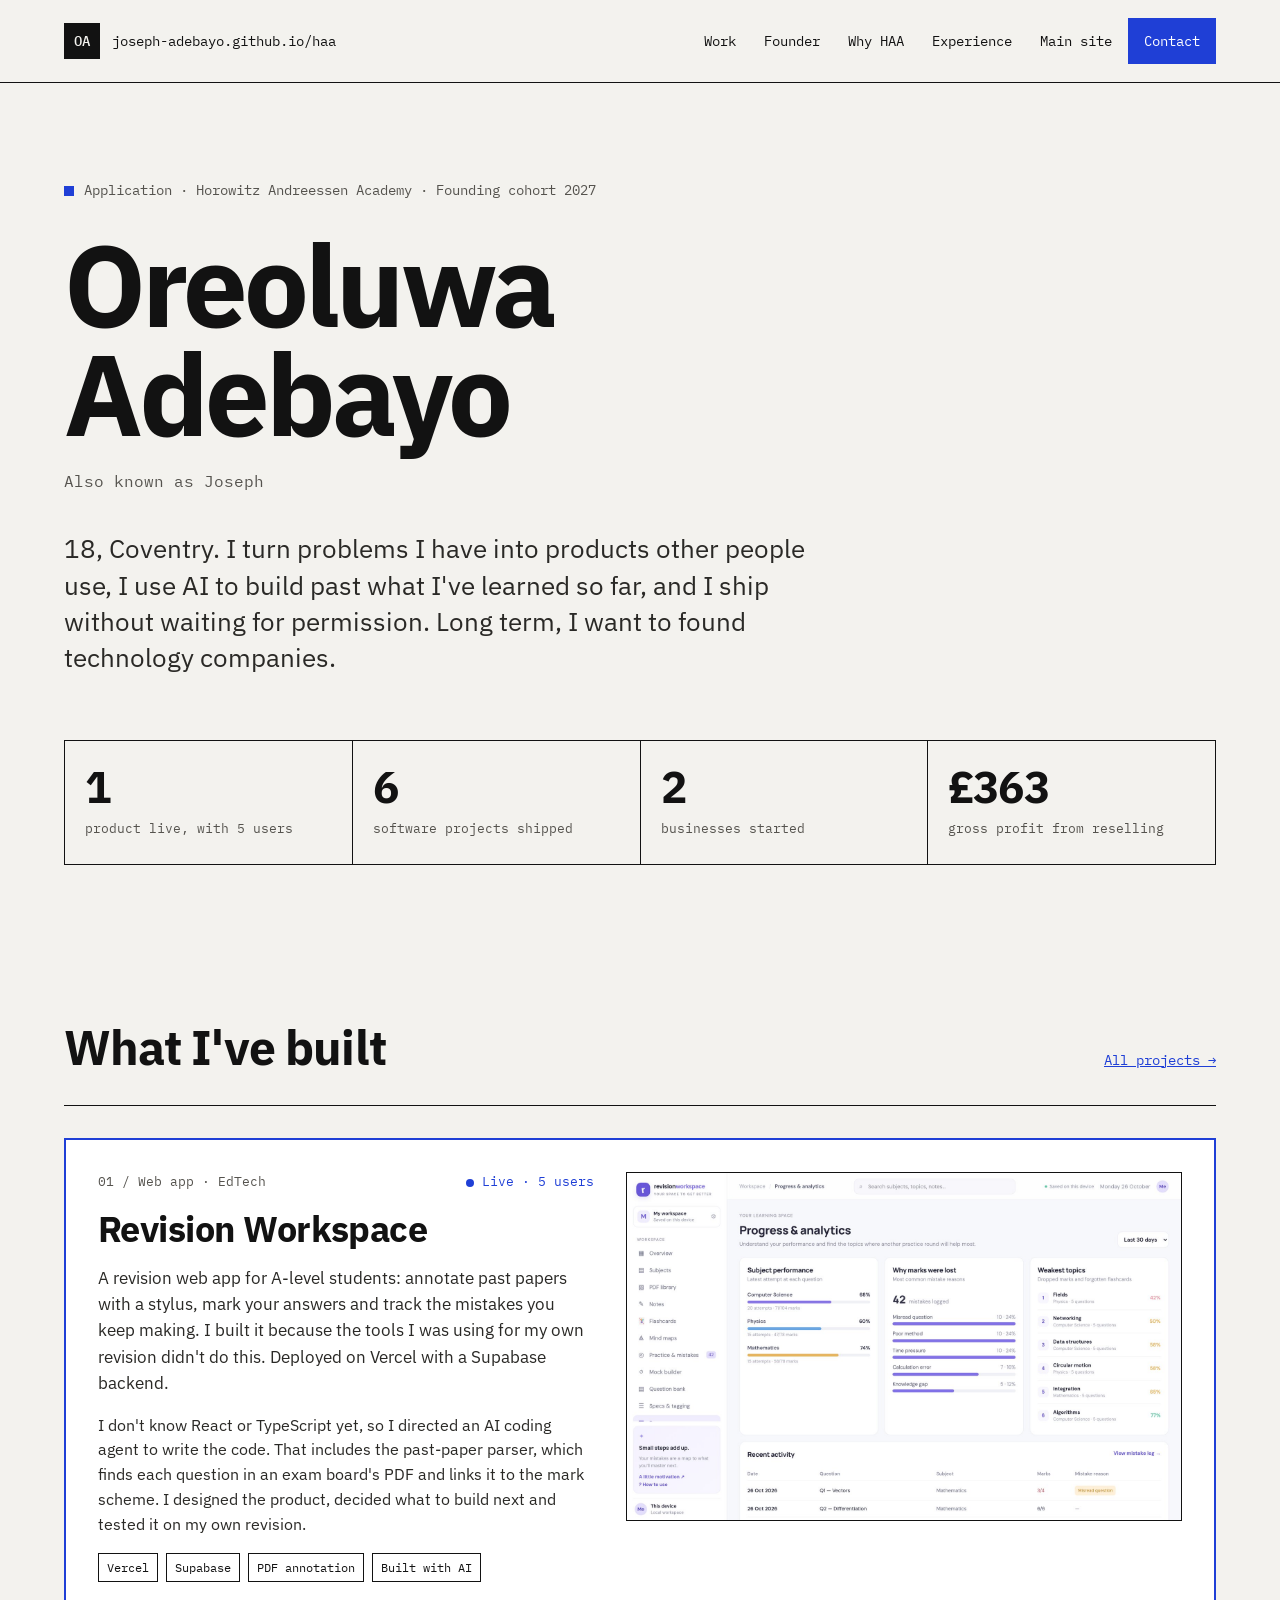
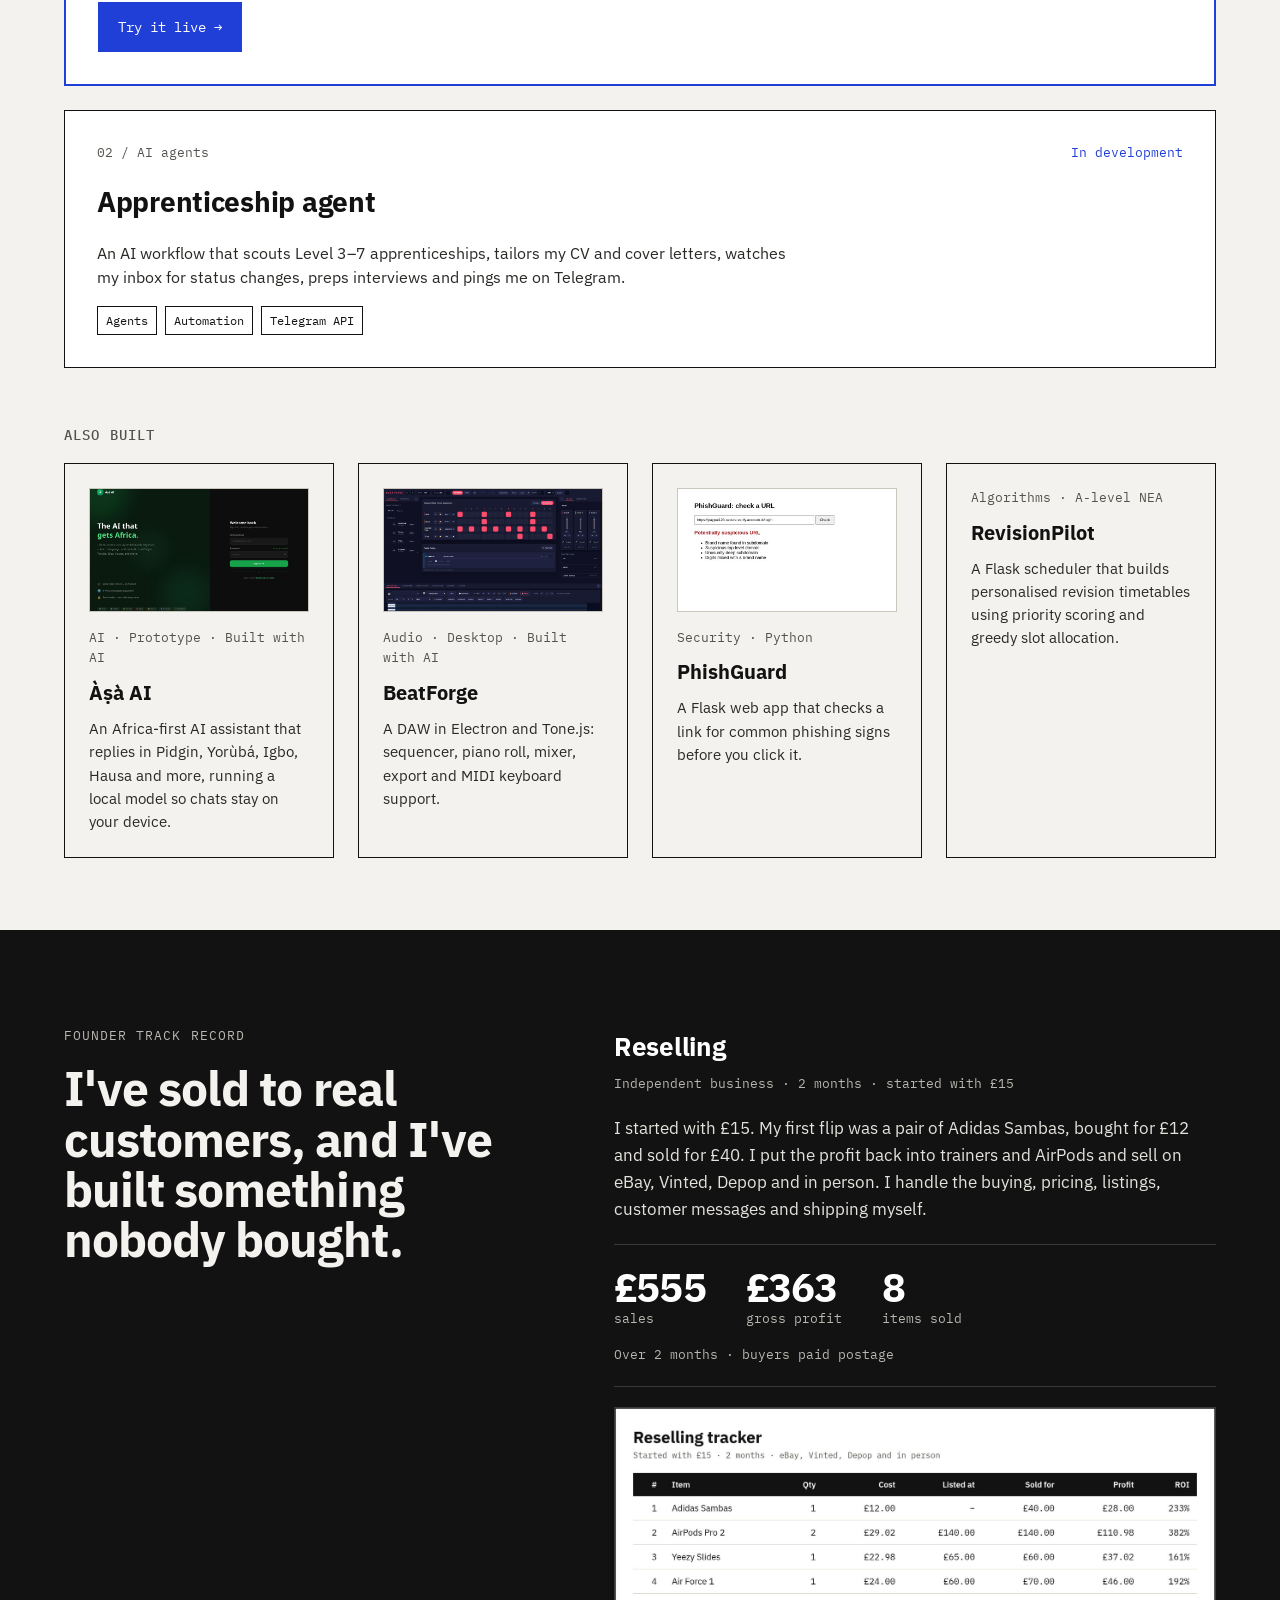
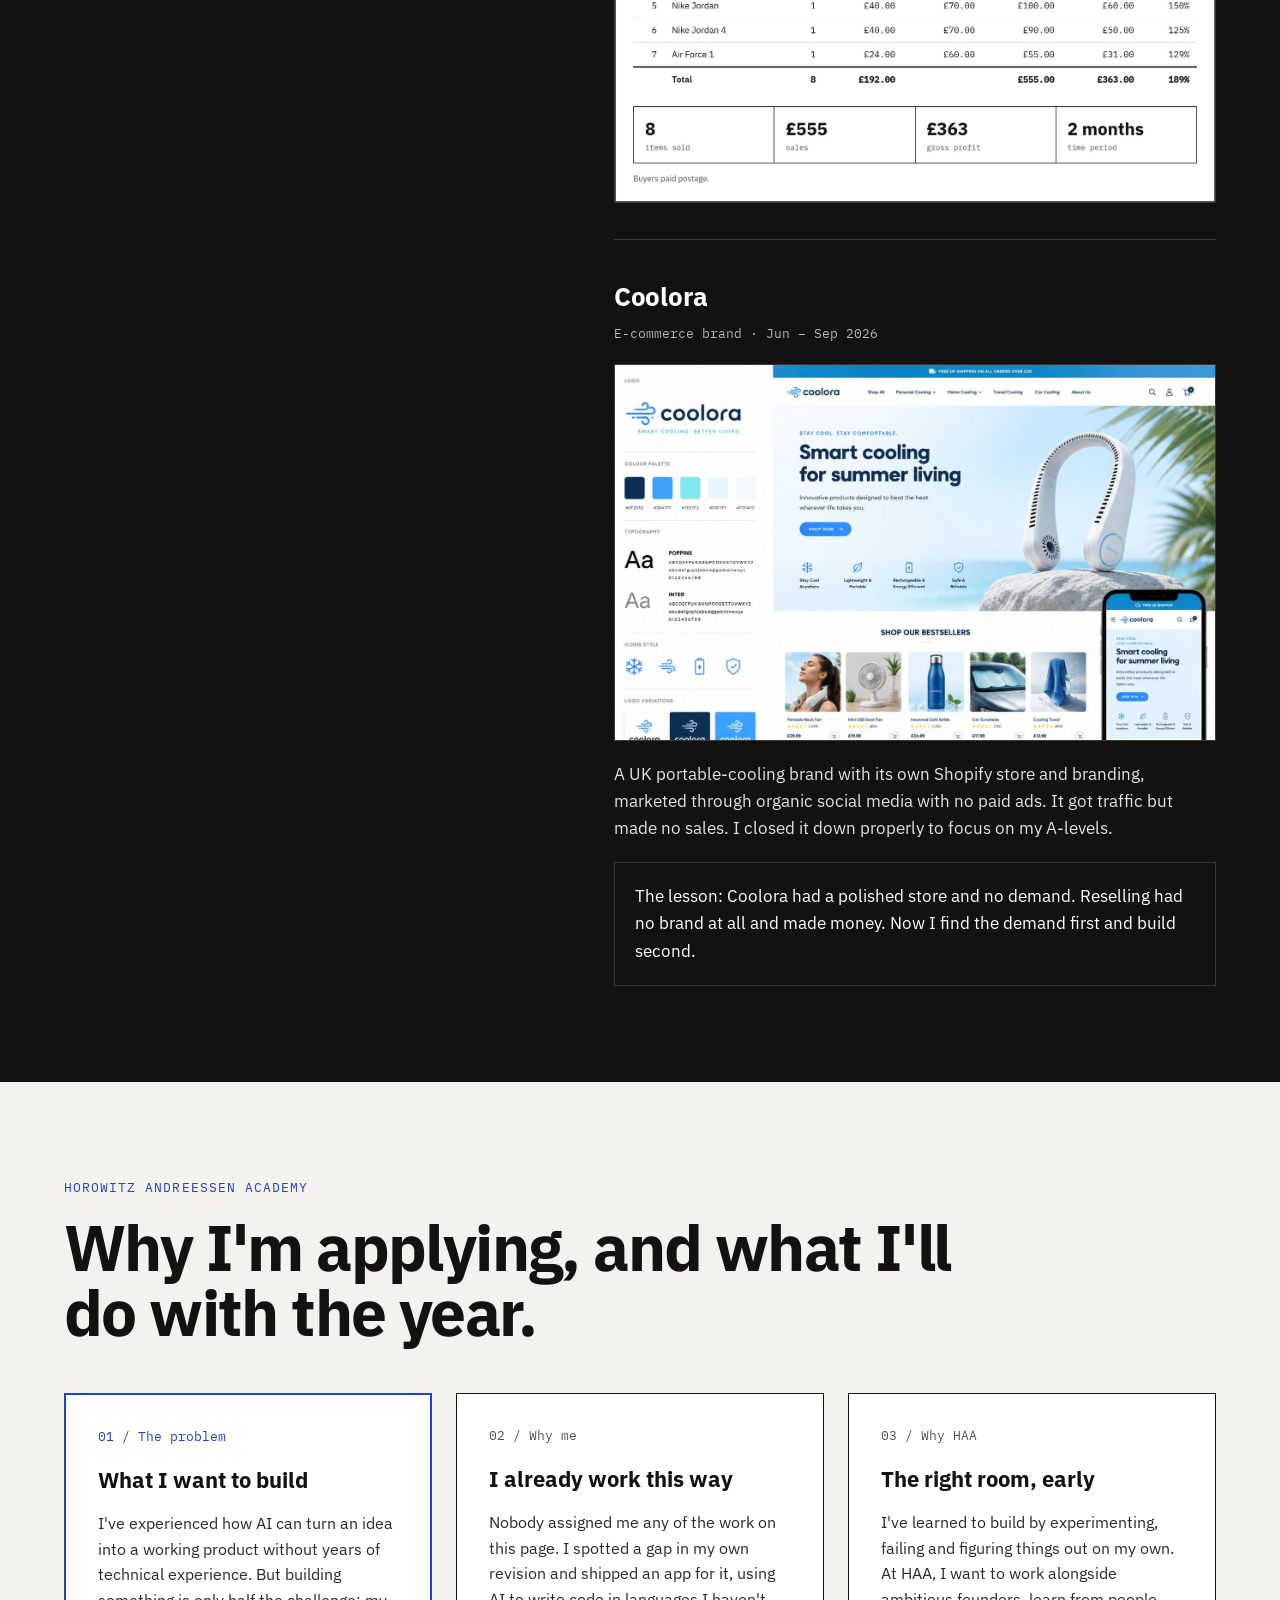
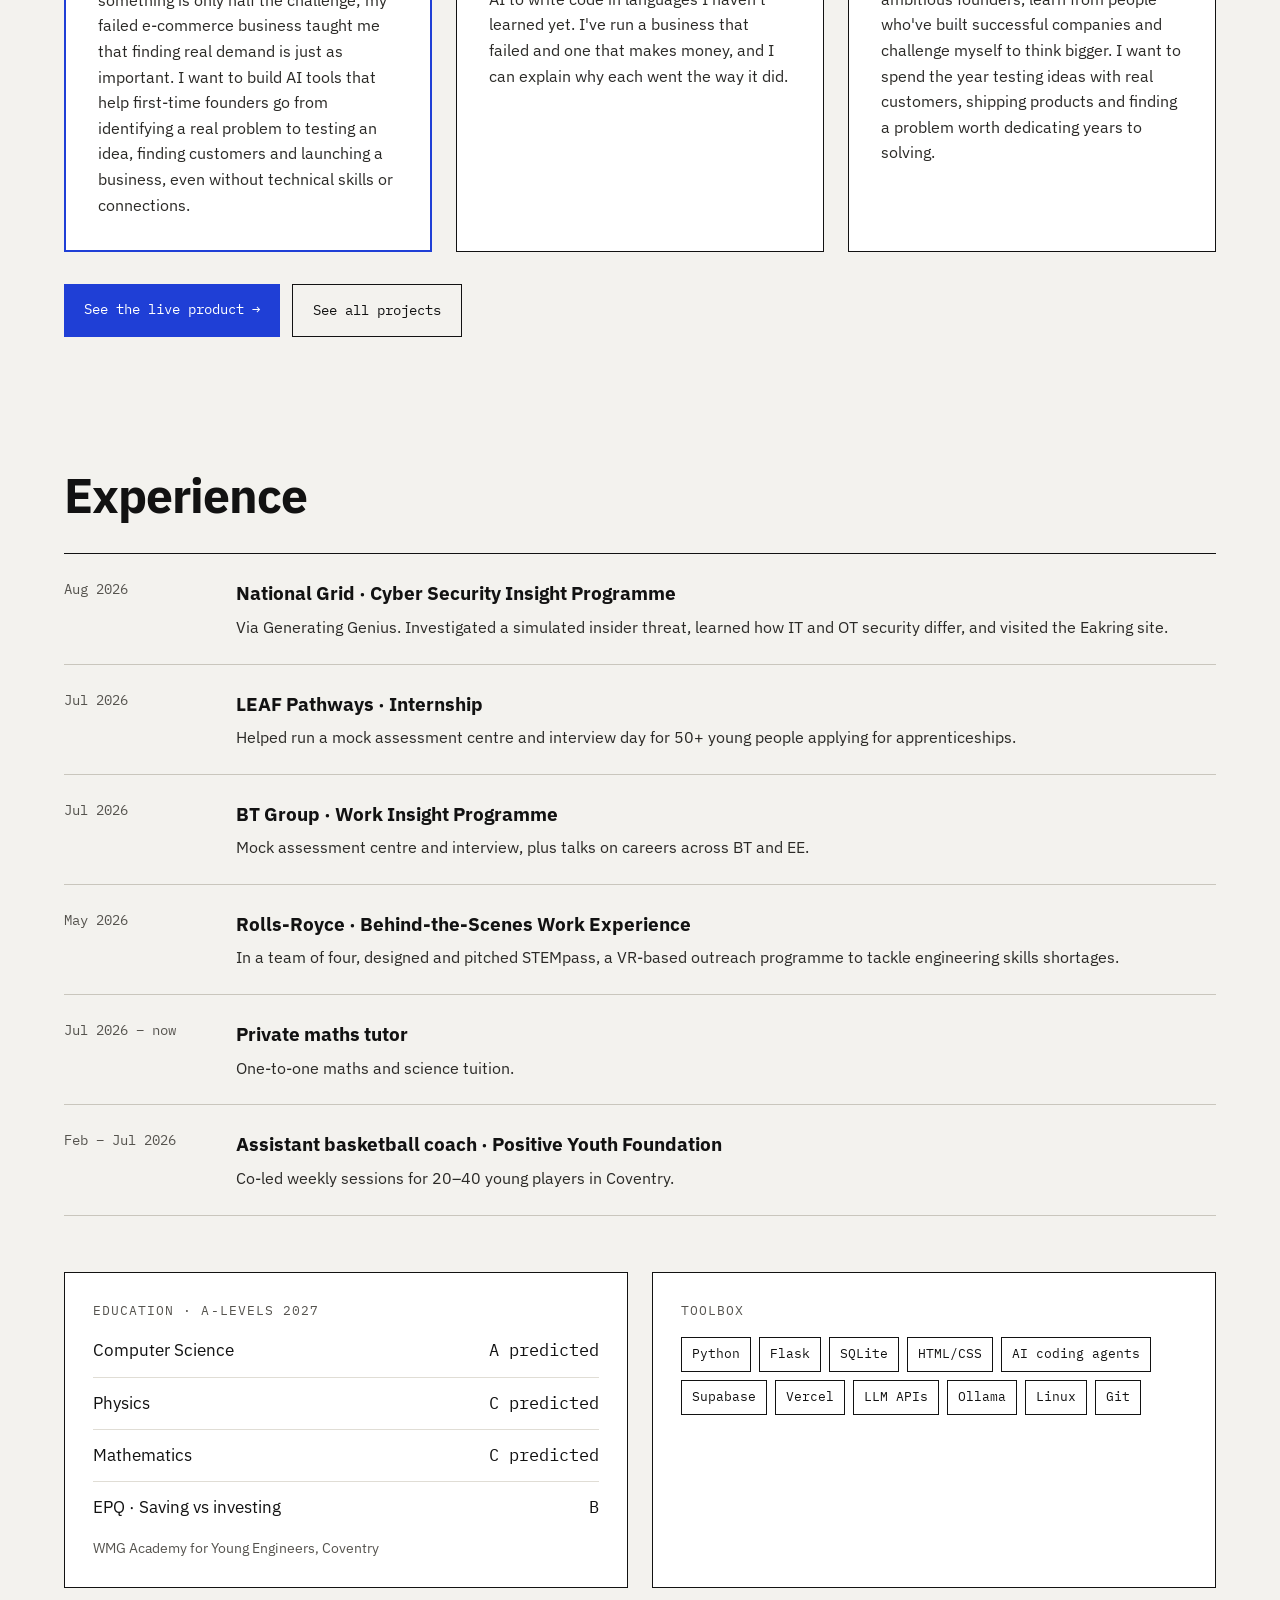
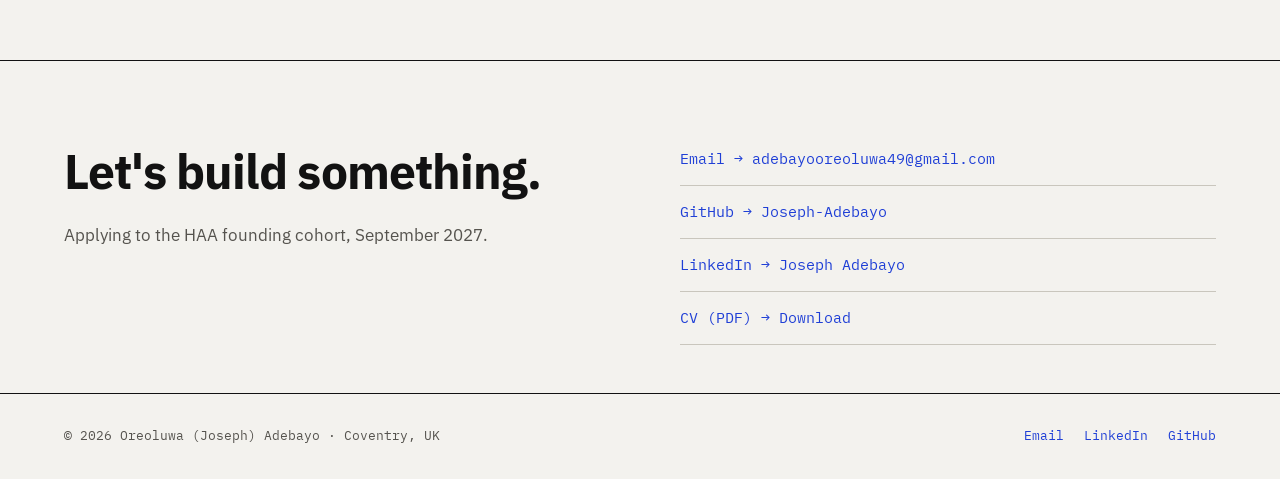
==== commit 4eb81c21: "Separate Coolora, reselling stats, expand Why HAA" ====
--- a/haa/index.html
+++ b/haa/index.html
@@ -128,14 +128,13 @@
 <h2 style="margin: 0; font-size: clamp(2rem, 4vw, 3rem); letter-spacing: -0.02em; line-height: 1.05">I've sold to real customers, and I've built something nobody bought.</h2>
 </div>
 <div style="flex: 1 1 420px; display: flex; flex-direction: column; gap: 20px; font-size: 17px; line-height: 1.6; color: #E4E2DC">
-<p style="margin: 0"><strong style="color: #FFFFFF">Reselling.</strong> I started with £15. My first flip was a pair of Adidas Sambas, bought for £12 and sold for £40. I put the profit back into trainers and AirPods and sell on eBay, Vinted, Depop and in person. I handle the buying, pricing, listings, customer messages and shipping myself.</p>
-<div style="display: flex; flex-wrap: wrap; gap: 32px; padding: 20px 0; border-top: 1px solid #3A3936; border-bottom: 1px solid #3A3936">
-<div><div style="font-size: 40px; font-weight: 700; color: #FFFFFF; letter-spacing: -0.02em">£555</div><div style="font-family: var(--mono); font-size: 13px; color: #B8B6AF">sales · £363 gross profit · 2 months</div></div>
-<div><div style="font-size: 40px; font-weight: 700; color: #FFFFFF; letter-spacing: -0.02em">8</div><div style="font-family: var(--mono); font-size: 13px; color: #B8B6AF">items sold</div></div>
-</div>
+<div style=""><h3 style="margin: 0; font-size: 26px; letter-spacing: -0.01em; color: #FFFFFF">Reselling</h3><div style="margin-top: 6px; font-family: var(--mono); font-size: 13px; color: #B8B6AF">Independent business · 2 months · started with £15</div></div>
+<p style="margin: 0">I started with £15. My first flip was a pair of Adidas Sambas, bought for £12 and sold for £40. I put the profit back into trainers and AirPods and sell on eBay, Vinted, Depop and in person. I handle the buying, pricing, listings, customer messages and shipping myself.</p>
+<div style="display: flex; flex-wrap: wrap; gap: 16px 40px; padding: 20px 0; border-top: 1px solid #3A3936; border-bottom: 1px solid #3A3936"><div><div style="font-size: 40px; font-weight: 700; color: #FFFFFF; letter-spacing: -0.02em; line-height: 1.1">£555</div><div style="font-family: var(--mono); font-size: 13px; color: #B8B6AF">sales</div></div><div><div style="font-size: 40px; font-weight: 700; color: #FFFFFF; letter-spacing: -0.02em; line-height: 1.1">£363</div><div style="font-family: var(--mono); font-size: 13px; color: #B8B6AF">gross profit</div></div><div><div style="font-size: 40px; font-weight: 700; color: #FFFFFF; letter-spacing: -0.02em; line-height: 1.1">8</div><div style="font-family: var(--mono); font-size: 13px; color: #B8B6AF">items sold</div></div><div style="flex-basis: 100%; font-family: var(--mono); font-size: 13px; color: #B8B6AF">Over 2 months · buyers paid postage</div></div>
 <img src="../images/reselling-sheet.jpg" alt="My reselling spreadsheet: cost price, quantity, selling price and price sold for each item, with totals and profit" style="width: 100%; border: 1px solid #3A3936; display: block">
+<div style="margin-top: 16px; padding-top: 36px; border-top: 1px solid #3A3936"><h3 style="margin: 0; font-size: 26px; letter-spacing: -0.01em; color: #FFFFFF">Coolora</h3><div style="margin-top: 6px; font-family: var(--mono); font-size: 13px; color: #B8B6AF">E-commerce brand · Jun – Sep 2026</div></div>
 <img src="../images/coolora-storefront.jpg" alt="Coolora Shopify storefront" style="width: 100%; aspect-ratio: 16 / 10; object-fit: cover; object-position: top; border: 1px solid #3A3936; display: block">
-<p style="margin: 0"><strong style="color: #FFFFFF">Coolora.</strong> A UK portable-cooling brand with its own Shopify store and branding, marketed through organic social media with no paid ads. It got traffic but made no sales. I closed it down properly to focus on my A-levels.</p>
+<p style="margin: 0">A UK portable-cooling brand with its own Shopify store and branding, marketed through organic social media with no paid ads. It got traffic but made no sales. I closed it down properly to focus on my A-levels.</p>
 <p style="margin: 0; padding: 20px; border: 1px solid #3A3936; color: #FFFFFF">The lesson: Coolora had a polished store and no demand. Reselling had no brand at all and made money. Now I find the demand first and build second.</p>
 </div>
 </div>
@@ -158,7 +157,7 @@
 <div style="background: #FFFFFF; border: 1px solid #121212; padding: 32px; display: flex; flex-direction: column; gap: 14px">
 <div style="font-family: var(--mono); font-size: 13px; color: #55534E">03 / Why HAA</div>
 <h3 style="margin: 0; font-size: 22px">The right room, early</h3>
-<p style="margin: 0; font-size: 16px; line-height: 1.6; color: #2A2926">So far I've built alone. I want to spend a year around people who build at the same pace, with mentors who have scaled companies, before I make the bigger bets.</p>
+<p style="margin: 0; font-size: 16px; line-height: 1.6; color: #2A2926">I've learned to build by experimenting, failing and figuring things out on my own. At HAA, I want to work alongside ambitious founders, learn from people who've built successful companies and challenge myself to think bigger. I want to spend the year testing ideas with real customers, shipping products and finding a problem worth dedicating years to solving.</p>
 </div>
 </div>
 <div style="margin-top: 32px; display: flex; flex-wrap: wrap; gap: 12px">
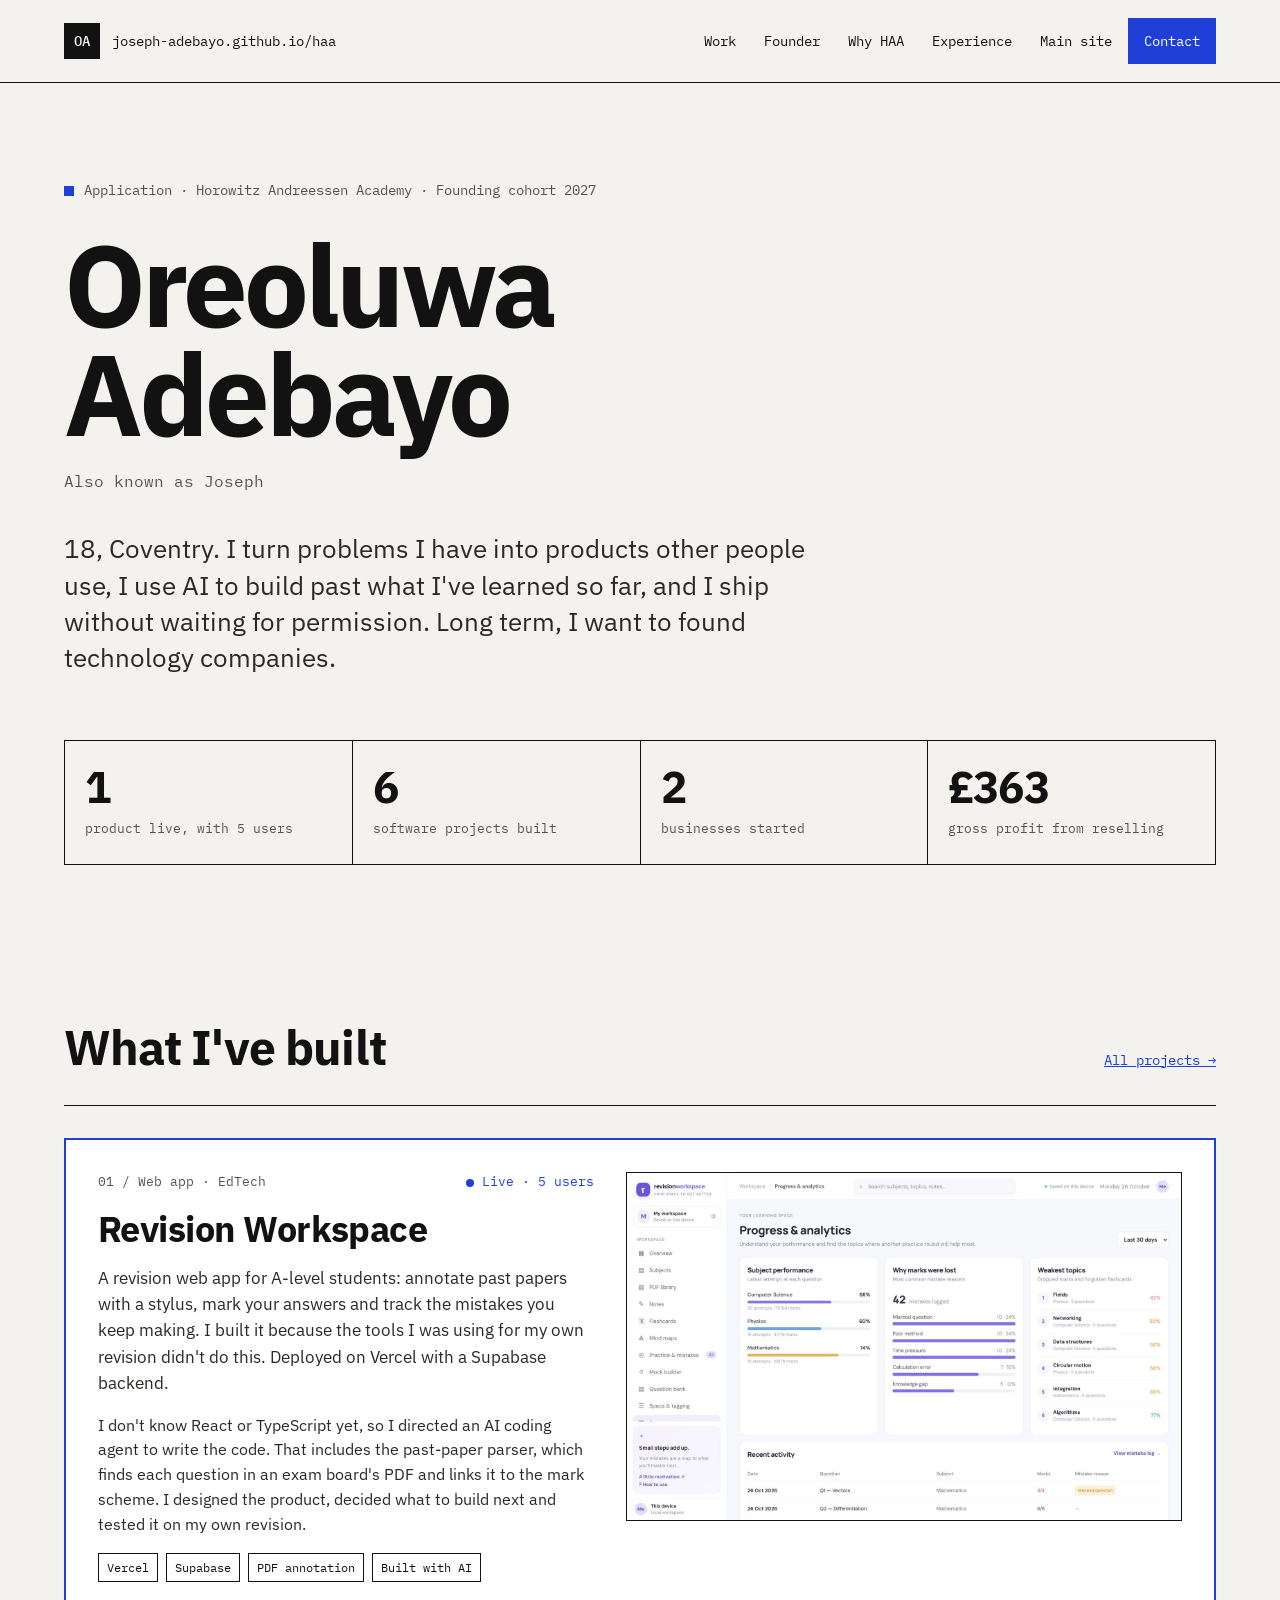
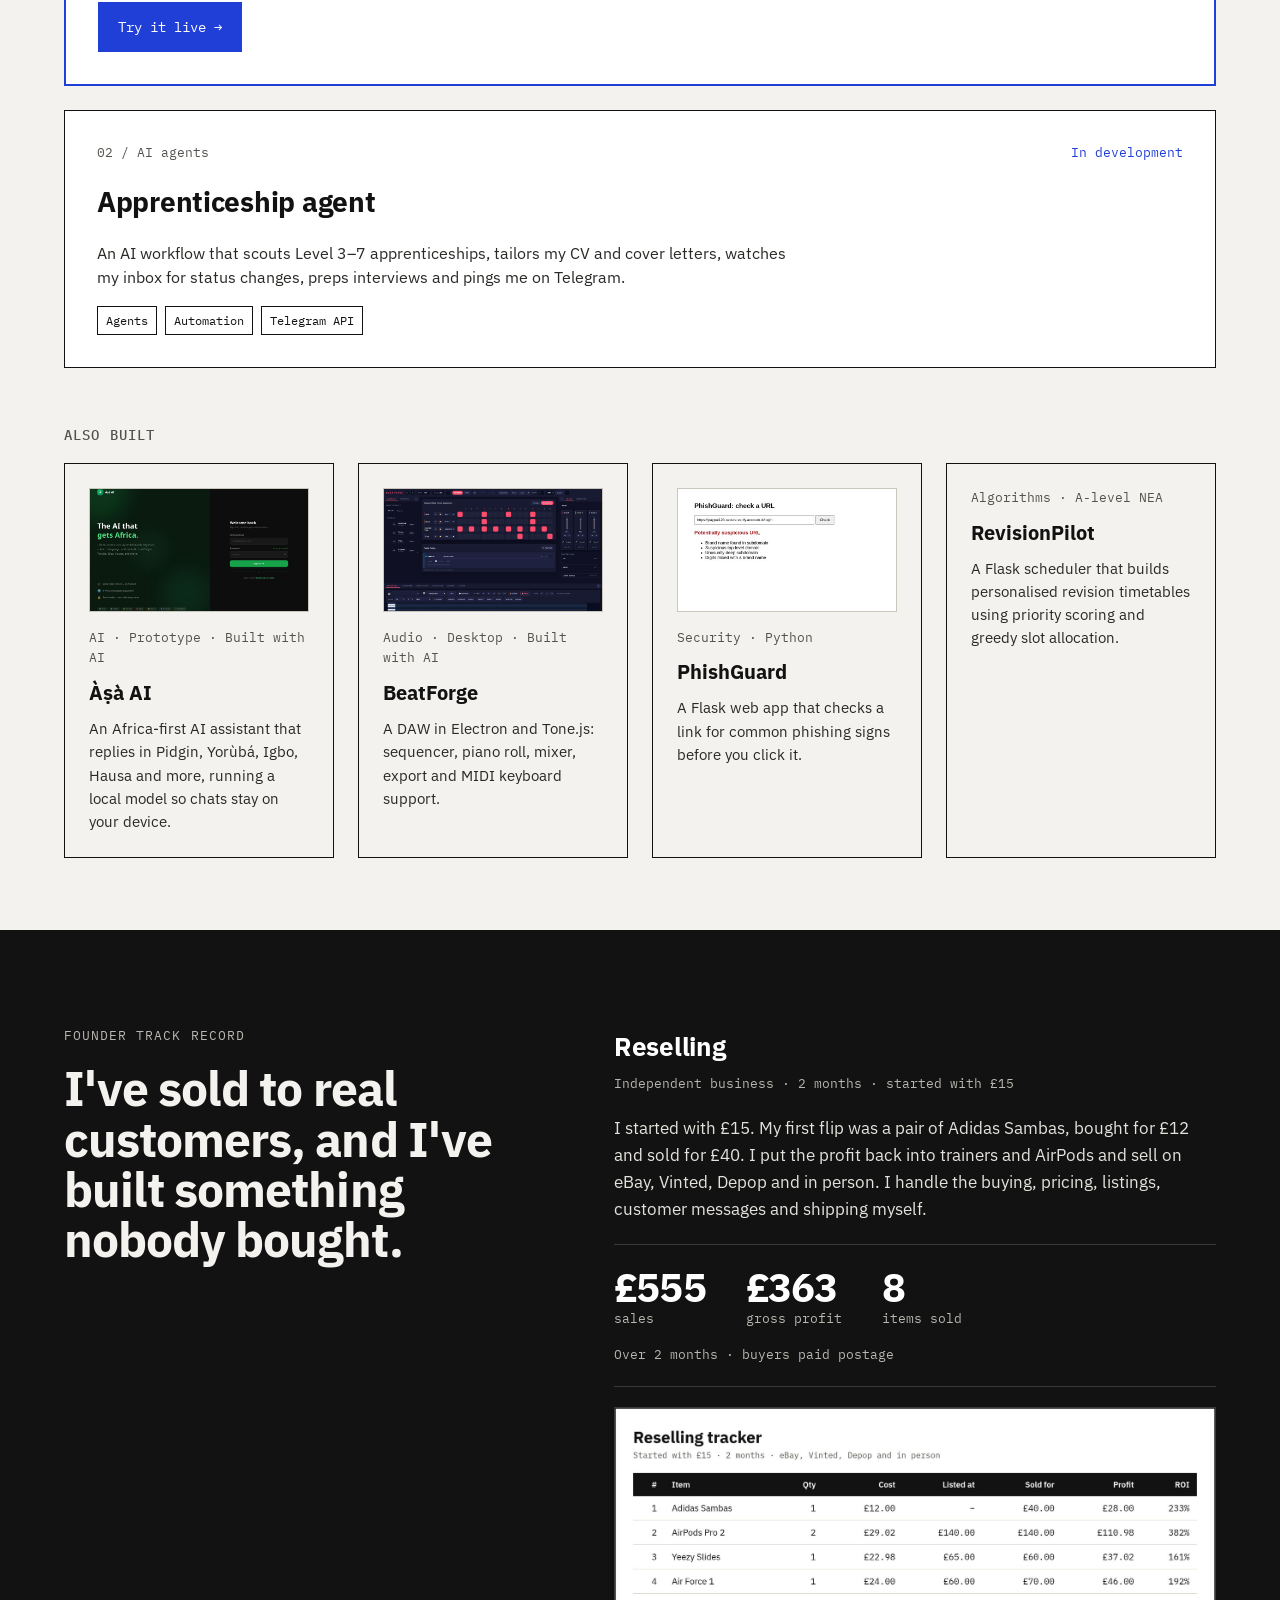
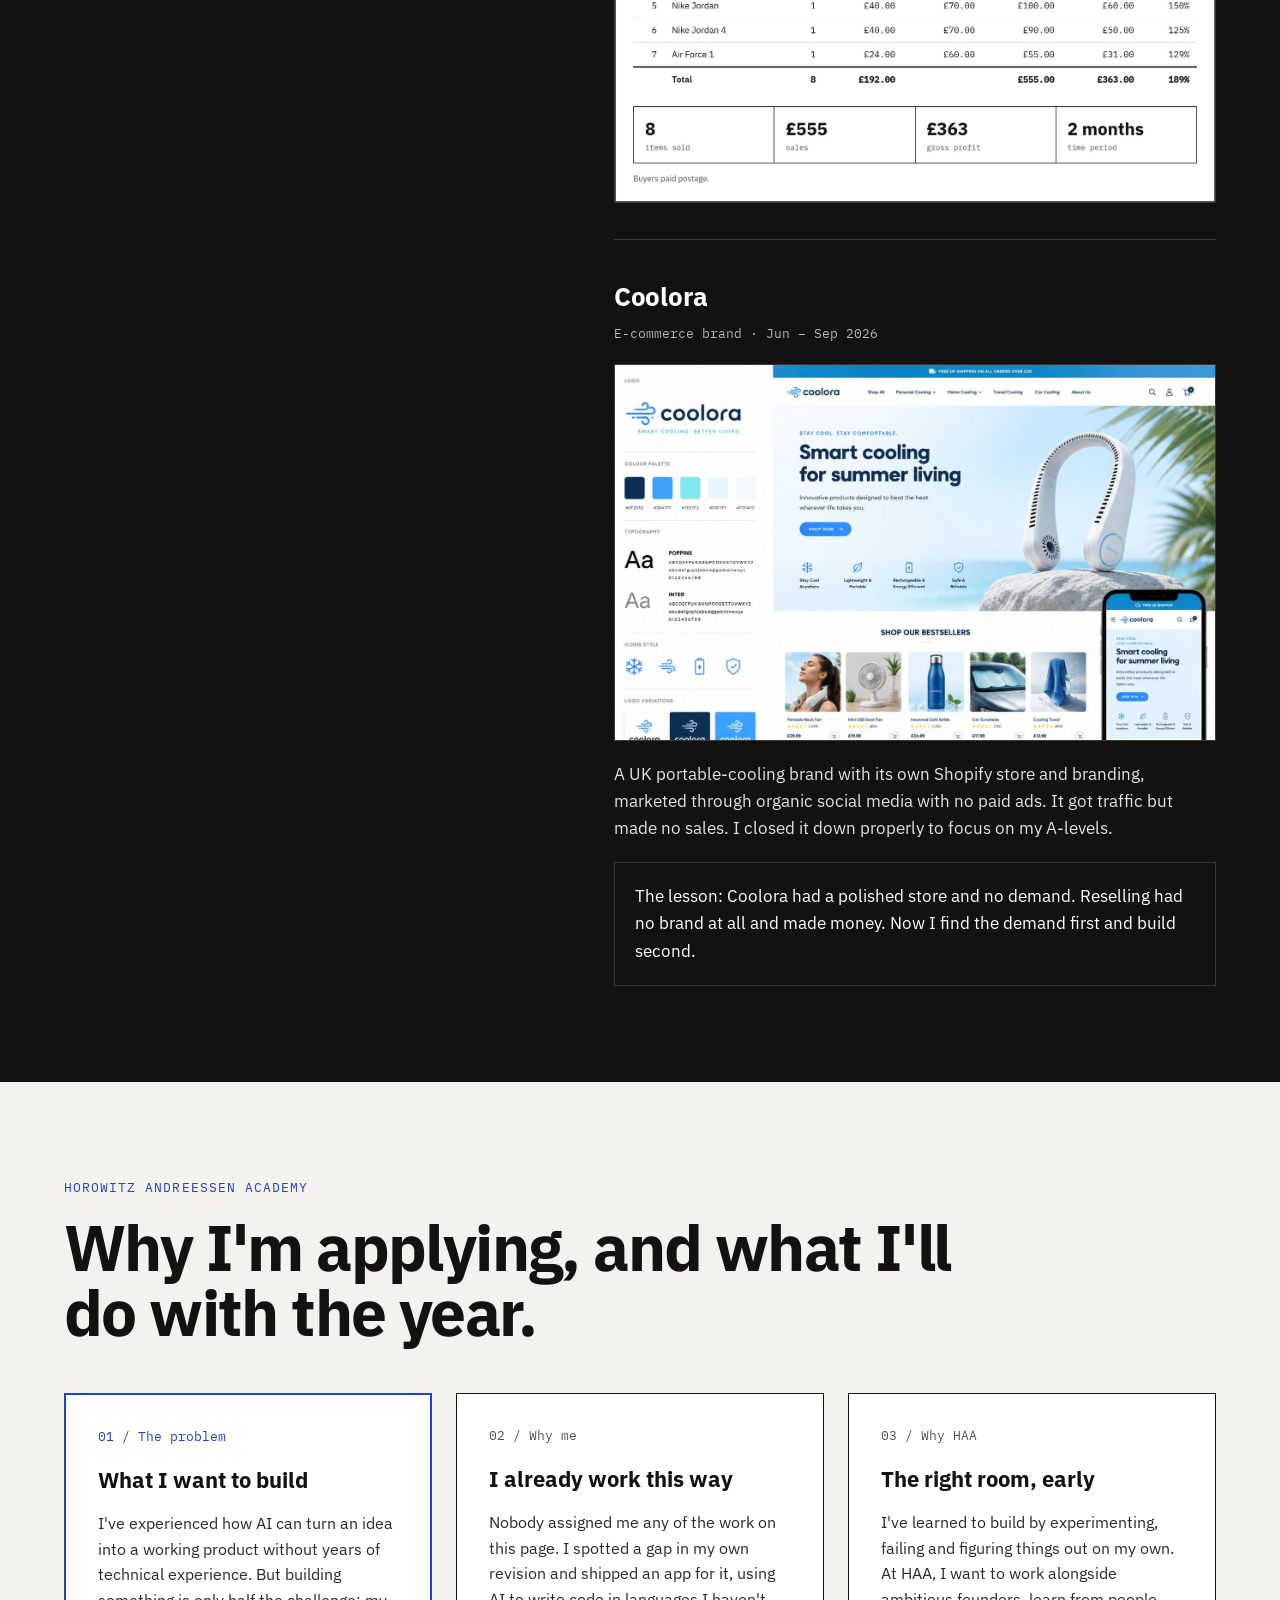
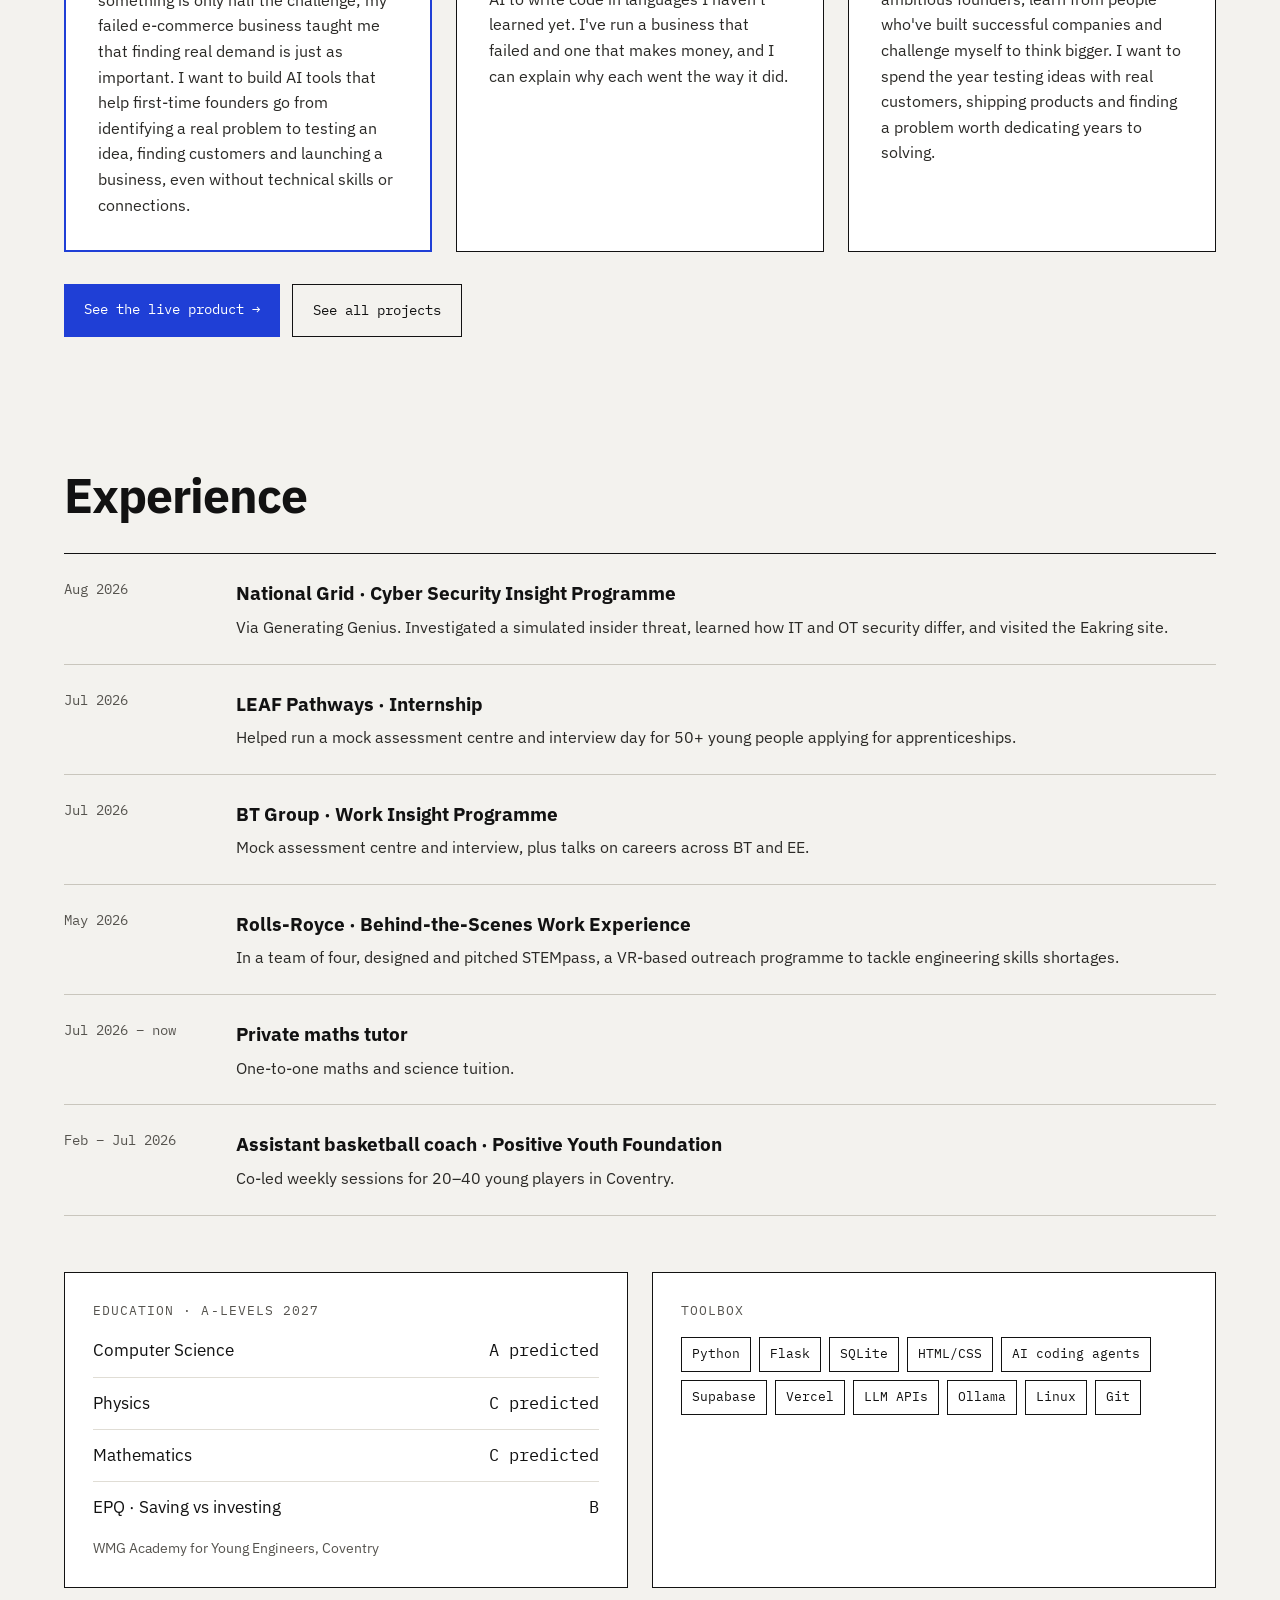
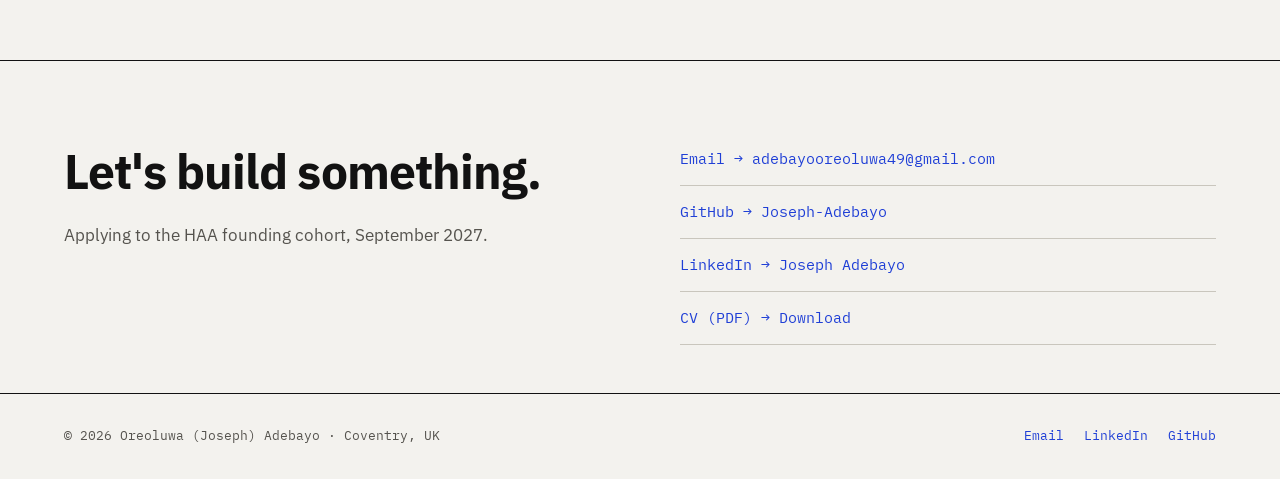
==== commit 893b19fe: "Say projects built, not shipped" ====
--- a/haa/index.html
+++ b/haa/index.html
@@ -46,7 +46,7 @@
 </div>
 <div style="padding: 24px 20px; border-right: 1px solid #121212; border-bottom: 1px solid #121212">
 <div style="font-size: 44px; font-weight: 700; letter-spacing: -0.02em; line-height: 1">6</div>
-<div style="margin-top: 10px; font-family: var(--mono); font-size: 13px; color: #55534E">software projects shipped</div>
+<div style="margin-top: 10px; font-family: var(--mono); font-size: 13px; color: #55534E">software projects built</div>
 </div>
 <div style="padding: 24px 20px; border-right: 1px solid #121212; border-bottom: 1px solid #121212">
 <div style="font-size: 44px; font-weight: 700; letter-spacing: -0.02em; line-height: 1">2</div>
